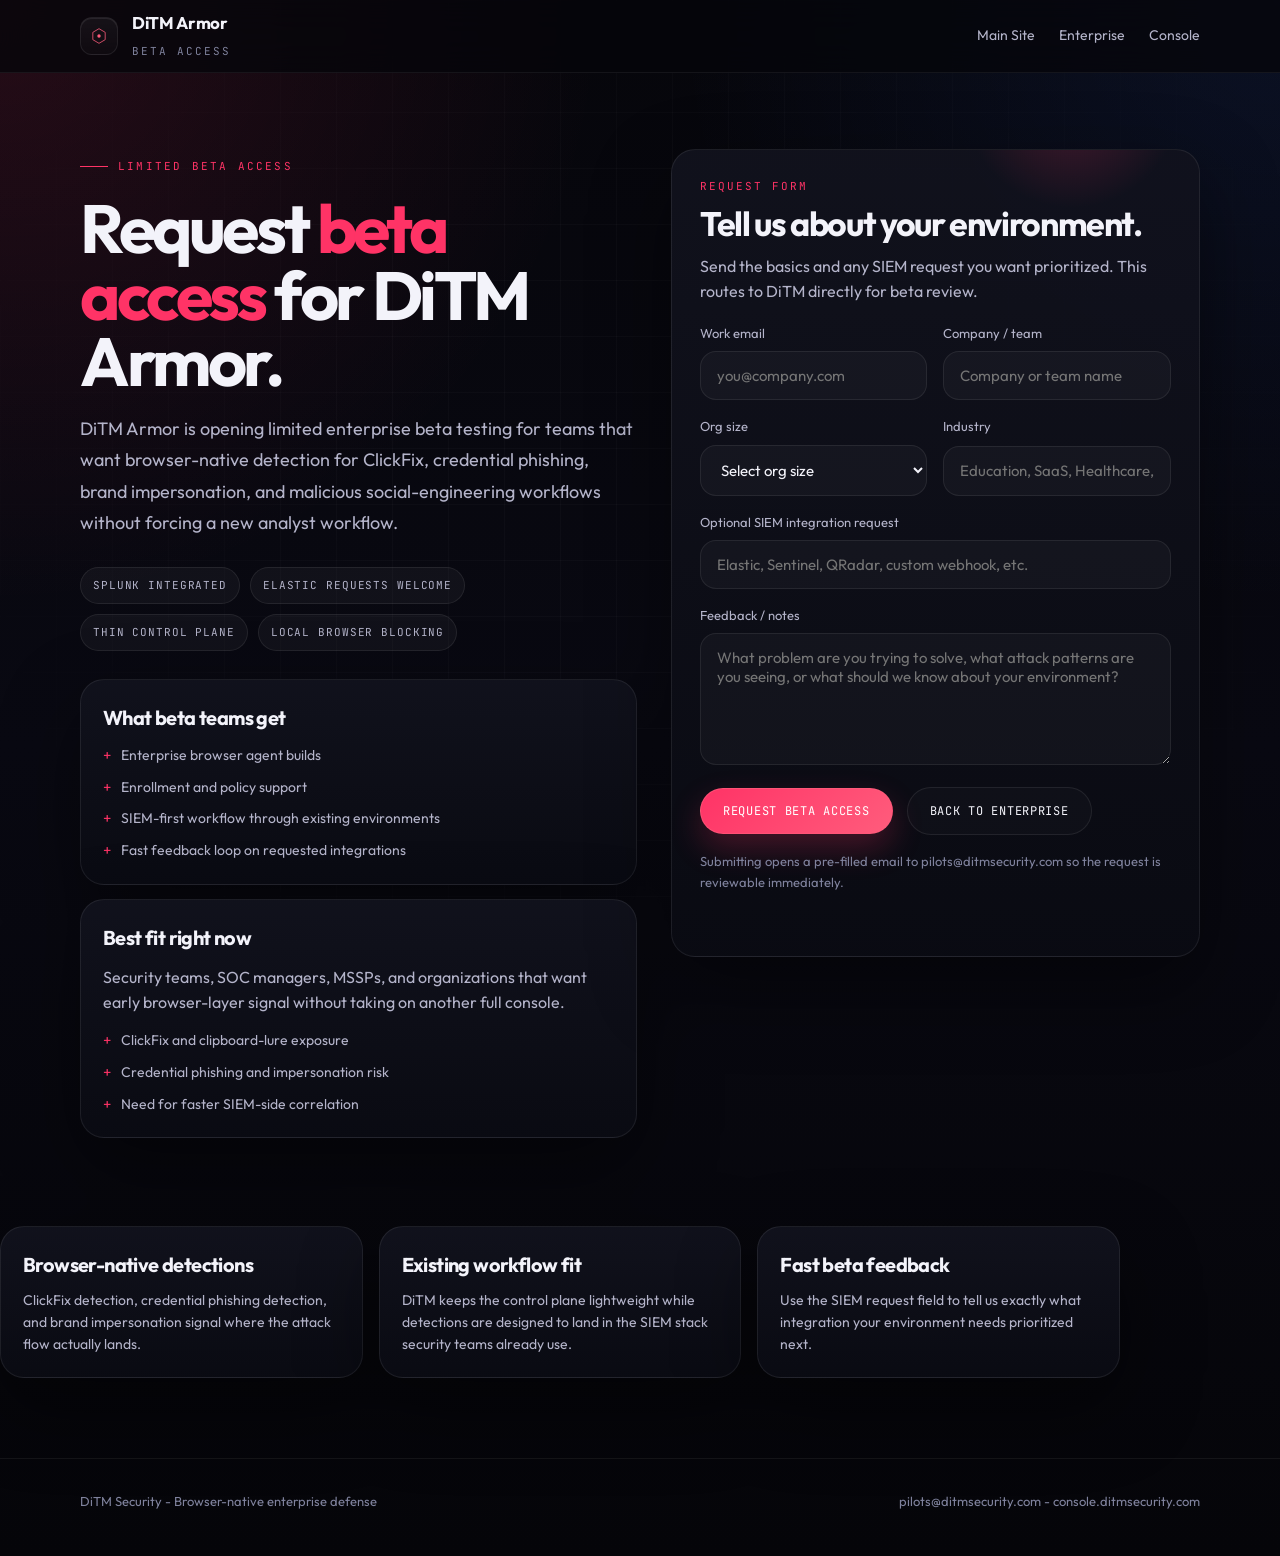
==== beta/index.html @ 7f9821f8 "Create index.html" ====
<!DOCTYPE html>
<html lang="en">
<head>
  <meta charset="UTF-8">
  <meta name="viewport" content="width=device-width, initial-scale=1.0">
  <title>DiTM Armor Beta</title>
  <meta name="description" content="Request beta access to DiTM Armor enterprise browser defense.">
  <link rel="preconnect" href="https://fonts.googleapis.com">
  <link rel="preconnect" href="https://fonts.gstatic.com" crossorigin>
  <link href="https://fonts.googleapis.com/css2?family=JetBrains+Mono:wght@400;500;700&family=Outfit:wght@300;400;500;600;700;800&display=swap" rel="stylesheet">
  <style>
    *, *::before, *::after { box-sizing: border-box; margin: 0; padding: 0; }
    :root {
      --bg: #06060b;
      --bg-2: #0b0b12;
      --panel: rgba(14, 15, 24, 0.92);
      --panel-2: rgba(20, 22, 35, 0.96);
      --border: rgba(255,255,255,0.08);
      --border-strong: rgba(255,64,111,0.28);
      --text: #f3f3fa;
      --text-mid: #b4b4ca;
      --text-dim: #7f829d;
      --accent: #ff3366;
      --accent-soft: rgba(255, 51, 102, 0.12);
      --safe: #30f2b1;
      --mono: "JetBrains Mono", monospace;
      --sans: "Outfit", sans-serif;
      --shadow: 0 30px 80px rgba(0,0,0,0.45);
    }
    body {
      font-family: var(--sans);
      color: var(--text);
      background:
        radial-gradient(circle at top left, rgba(255, 51, 102, 0.13), transparent 30%),
        radial-gradient(circle at top right, rgba(52, 112, 255, 0.10), transparent 30%),
        linear-gradient(180deg, #06060b 0%, #090912 48%, #050509 100%);
      line-height: 1.55;
      overflow-x: hidden;
    }
    body::before {
      content: "";
      position: fixed;
      inset: 0;
      pointer-events: none;
      background:
        linear-gradient(rgba(255,255,255,0.025) 1px, transparent 1px),
        linear-gradient(90deg, rgba(255,255,255,0.025) 1px, transparent 1px);
      background-size: 56px 56px;
      mask-image: radial-gradient(circle at center, black 35%, transparent 100%);
      z-index: 0;
    }
    .container {
      width: min(1120px, calc(100vw - 40px));
      margin: 0 auto;
      position: relative;
      z-index: 1;
    }
    nav {
      position: sticky;
      top: 0;
      z-index: 20;
      backdrop-filter: blur(18px);
      background: rgba(6, 6, 11, 0.78);
      border-bottom: 1px solid rgba(255,255,255,0.06);
    }
    .nav-row {
      min-height: 72px;
      display: flex;
      align-items: center;
      justify-content: space-between;
      gap: 20px;
    }
    .brand {
      display: inline-flex;
      align-items: center;
      gap: 14px;
      text-decoration: none;
      color: var(--text);
    }
    .brand-mark {
      width: 38px;
      height: 38px;
      border-radius: 12px;
      border: 1px solid rgba(255,255,255,0.08);
      background: linear-gradient(180deg, rgba(255,255,255,0.05), rgba(255,255,255,0.02));
      display: grid;
      place-items: center;
      box-shadow: inset 0 1px 0 rgba(255,255,255,0.08);
    }
    .brand-text strong {
      display: block;
      font-size: 17px;
      letter-spacing: -0.02em;
    }
    .brand-text span {
      font-family: var(--mono);
      color: var(--text-dim);
      font-size: 11px;
      letter-spacing: 0.18em;
      text-transform: uppercase;
    }
    .nav-links {
      display: flex;
      align-items: center;
      gap: 24px;
      flex-wrap: wrap;
    }
    .nav-links a {
      text-decoration: none;
      color: var(--text-mid);
      font-size: 14px;
      transition: color 0.2s ease;
    }
    .nav-links a:hover { color: var(--text); }
    .hero {
      padding: 76px 0 34px;
    }
    .hero-grid {
      display: grid;
      grid-template-columns: 1fr 0.95fr;
      gap: 34px;
      align-items: start;
    }
    .eyebrow {
      display: inline-flex;
      align-items: center;
      gap: 10px;
      margin-bottom: 20px;
      color: var(--accent);
      font-family: var(--mono);
      font-size: 11px;
      letter-spacing: 0.2em;
      text-transform: uppercase;
    }
    .eyebrow::before {
      content: "";
      width: 28px;
      height: 1px;
      background: currentColor;
    }
    h1 {
      font-size: clamp(40px, 5.4vw, 68px);
      line-height: 0.98;
      letter-spacing: -0.05em;
      margin-bottom: 18px;
      max-width: 720px;
    }
    h1 span { color: var(--accent); }
    .hero-copy {
      max-width: 640px;
      color: var(--text-mid);
      font-size: 18px;
      line-height: 1.75;
      margin-bottom: 28px;
    }
    .chip-row {
      display: flex;
      gap: 10px;
      flex-wrap: wrap;
      margin-bottom: 28px;
    }
    .chip {
      display: inline-flex;
      align-items: center;
      gap: 8px;
      padding: 9px 12px;
      border-radius: 999px;
      border: 1px solid rgba(255,255,255,0.08);
      background: rgba(255,255,255,0.04);
      font-family: var(--mono);
      font-size: 11px;
      color: var(--text-mid);
      text-transform: uppercase;
      letter-spacing: 0.08em;
    }
    .stack {
      display: grid;
      gap: 14px;
    }
    .stack-card, .form-shell, .signal-card {
      border-radius: 24px;
      border: 1px solid var(--border);
      background: linear-gradient(180deg, rgba(17,18,29,0.96), rgba(10,11,19,0.96));
      box-shadow: var(--shadow);
    }
    .stack-card {
      padding: 22px;
    }
    .stack-card h3 {
      font-size: 20px;
      margin-bottom: 12px;
      letter-spacing: -0.03em;
    }
    .stack-card p {
      color: var(--text-mid);
      margin-bottom: 16px;
    }
    .stack-card ul {
      list-style: none;
      display: grid;
      gap: 10px;
      color: var(--text-mid);
      font-size: 14px;
    }
    .stack-card li::before {
      content: "+";
      color: var(--accent);
      margin-right: 10px;
      font-family: var(--mono);
    }
    .form-shell {
      padding: 28px;
      position: relative;
      overflow: hidden;
    }
    .form-shell::before {
      content: "";
      position: absolute;
      inset: -20% auto auto 55%;
      width: 220px;
      height: 220px;
      background: radial-gradient(circle, rgba(255,51,102,0.24), transparent 70%);
      pointer-events: none;
    }
    .form-head {
      margin-bottom: 20px;
      position: relative;
      z-index: 1;
    }
    .form-head .label {
      color: var(--accent);
      font-family: var(--mono);
      font-size: 11px;
      letter-spacing: 0.18em;
      text-transform: uppercase;
      margin-bottom: 12px;
      display: block;
    }
    .form-head h2 {
      font-size: 34px;
      line-height: 1.02;
      letter-spacing: -0.04em;
      margin-bottom: 12px;
    }
    .form-head p {
      color: var(--text-mid);
      max-width: 560px;
    }
    form {
      position: relative;
      z-index: 1;
      display: grid;
      gap: 16px;
    }
    .field-grid {
      display: grid;
      grid-template-columns: repeat(2, minmax(0, 1fr));
      gap: 16px;
    }
    label {
      display: grid;
      gap: 8px;
      font-size: 13px;
      color: var(--text-mid);
    }
    input, select, textarea {
      width: 100%;
      border-radius: 16px;
      border: 1px solid rgba(255,255,255,0.08);
      background: rgba(255,255,255,0.03);
      color: var(--text);
      padding: 14px 16px;
      font-family: var(--sans);
      font-size: 15px;
      outline: none;
      transition: border-color 0.2s ease, background 0.2s ease;
    }
    input:focus, select:focus, textarea:focus {
      border-color: rgba(255, 92, 124, 0.55);
      background: rgba(255,255,255,0.05);
    }
    textarea {
      min-height: 132px;
      resize: vertical;
    }
    .submit-row {
      display: flex;
      flex-wrap: wrap;
      align-items: center;
      gap: 14px;
      margin-top: 6px;
    }
    .btn {
      display: inline-flex;
      align-items: center;
      justify-content: center;
      gap: 10px;
      border-radius: 999px;
      padding: 14px 22px;
      font-family: var(--mono);
      font-size: 12px;
      letter-spacing: 0.06em;
      text-transform: uppercase;
      text-decoration: none;
      transition: transform 0.2s ease, border-color 0.2s ease, background 0.2s ease;
      cursor: pointer;
      border: 1px solid transparent;
    }
    .btn:hover { transform: translateY(-1px); }
    .btn-primary {
      color: white;
      background: linear-gradient(135deg, #ff3366 0%, #ff5c7c 100%);
      border: 1px solid rgba(255, 92, 124, 0.65);
      box-shadow: 0 14px 32px rgba(255, 51, 102, 0.24);
    }
    .btn-secondary {
      color: var(--text);
      border: 1px solid var(--border);
      background: rgba(255,255,255,0.02);
    }
    .form-note, .status-note {
      color: var(--text-dim);
      font-size: 13px;
    }
    .status-note {
      min-height: 20px;
    }
    .signal-grid {
      display: grid;
      grid-template-columns: repeat(3, minmax(0, 1fr));
      gap: 16px;
      margin: 54px 0 80px;
    }
    .signal-card {
      padding: 22px;
    }
    .signal-card strong {
      display: block;
      font-size: 20px;
      margin-bottom: 10px;
      letter-spacing: -0.03em;
    }
    .signal-card p {
      color: var(--text-mid);
      font-size: 14px;
    }
    footer {
      padding: 32px 0 44px;
      border-top: 1px solid rgba(255,255,255,0.06);
    }
    .footer-line {
      display: flex;
      justify-content: space-between;
      gap: 18px;
      flex-wrap: wrap;
      color: var(--text-dim);
      font-size: 13px;
    }
    @media (max-width: 940px) {
      .hero-grid, .signal-grid { grid-template-columns: 1fr; }
    }
    @media (max-width: 720px) {
      .field-grid { grid-template-columns: 1fr; }
      .nav-links { display: none; }
      .container { width: min(100vw - 28px, 1120px); }
      .hero { padding-top: 56px; }
      .form-shell, .stack-card, .signal-card { padding: 20px; }
    }
  </style>
</head>
<body>
  <nav>
    <div class="container nav-row">
      <a class="brand" href="/enterprise/">
        <span class="brand-mark">
          <svg viewBox="0 0 32 32" width="18" height="18" fill="none" aria-hidden="true">
            <path d="M16 3L27 9.5V22.5L16 29L5 22.5V9.5L16 3Z" stroke="#ff5c7c" stroke-width="1.4"/>
            <circle cx="16" cy="16" r="3" fill="#ff5c7c"/>
          </svg>
        </span>
        <span class="brand-text">
          <strong>DiTM Armor</strong>
          <span>Beta Access</span>
        </span>
      </a>
      <div class="nav-links">
        <a href="/">Main Site</a>
        <a href="/enterprise/">Enterprise</a>
        <a href="https://console.ditmsecurity.com">Console</a>
      </div>
    </div>
  </nav>

  <main>
    <section class="hero">
      <div class="container hero-grid">
        <div>
          <div class="eyebrow">Limited Beta Access</div>
          <h1>Request <span>beta access</span> for DiTM Armor.</h1>
          <p class="hero-copy">
            DiTM Armor is opening limited enterprise beta testing for teams that want browser-native detection for ClickFix, credential phishing, brand impersonation, and malicious social-engineering workflows without forcing a new analyst workflow.
          </p>
          <div class="chip-row">
            <span class="chip">Splunk integrated</span>
            <span class="chip">Elastic requests welcome</span>
            <span class="chip">Thin control plane</span>
            <span class="chip">Local browser blocking</span>
          </div>
          <div class="stack">
            <article class="stack-card">
              <h3>What beta teams get</h3>
              <ul>
                <li>Enterprise browser agent builds</li>
                <li>Enrollment and policy support</li>
                <li>SIEM-first workflow through existing environments</li>
                <li>Fast feedback loop on requested integrations</li>
              </ul>
            </article>
            <article class="stack-card">
              <h3>Best fit right now</h3>
              <p>Security teams, SOC managers, MSSPs, and organizations that want early browser-layer signal without taking on another full console.</p>
              <ul>
                <li>ClickFix and clipboard-lure exposure</li>
                <li>Credential phishing and impersonation risk</li>
                <li>Need for faster SIEM-side correlation</li>
              </ul>
            </article>
          </div>
        </div>

        <section class="form-shell">
          <div class="form-head">
            <span class="label">Request Form</span>
            <h2>Tell us about your environment.</h2>
            <p>Send the basics and any SIEM request you want prioritized. This routes to DiTM directly for beta review.</p>
          </div>
          <form id="betaForm">
            <div class="field-grid">
              <label>
                Work email
                <input type="email" id="email" name="email" placeholder="you@company.com" required>
              </label>
              <label>
                Company / team
                <input type="text" id="company" name="company" placeholder="Company or team name">
              </label>
            </div>

            <div class="field-grid">
              <label>
                Org size
                <select id="orgSize" name="org_size" required>
                  <option value="">Select org size</option>
                  <option value="<10">&lt;10</option>
                  <option value="11-100">11-100</option>
                  <option value="101-5000">101-5000</option>
                </select>
              </label>
              <label>
                Industry
                <input type="text" id="industry" name="industry" placeholder="Education, SaaS, Healthcare, MSSP, etc.">
              </label>
            </div>

            <label>
              Optional SIEM integration request
              <input type="text" id="siemRequest" name="siem_request" placeholder="Elastic, Sentinel, QRadar, custom webhook, etc.">
            </label>

            <label>
              Feedback / notes
              <textarea id="feedback" name="feedback" placeholder="What problem are you trying to solve, what attack patterns are you seeing, or what should we know about your environment?"></textarea>
            </label>

            <div class="submit-row">
              <button type="submit" class="btn btn-primary">Request Beta Access</button>
              <a class="btn btn-secondary" href="/enterprise/">Back to Enterprise</a>
            </div>
            <div class="form-note">Submitting opens a pre-filled email to pilots@ditmsecurity.com so the request is reviewable immediately.</div>
            <div class="status-note" id="statusNote"></div>
          </form>
        </section>
      </div>
    </section>

    <section class="container signal-grid">
      <article class="signal-card">
        <strong>Browser-native detections</strong>
        <p>ClickFix detection, credential phishing detection, and brand impersonation signal where the attack flow actually lands.</p>
      </article>
      <article class="signal-card">
        <strong>Existing workflow fit</strong>
        <p>DiTM keeps the control plane lightweight while detections are designed to land in the SIEM stack security teams already use.</p>
      </article>
      <article class="signal-card">
        <strong>Fast beta feedback</strong>
        <p>Use the SIEM request field to tell us exactly what integration your environment needs prioritized next.</p>
      </article>
    </section>
  </main>

  <footer>
    <div class="container footer-line">
      <span>DiTM Security - Browser-native enterprise defense</span>
      <span>pilots@ditmsecurity.com - console.ditmsecurity.com</span>
    </div>
  </footer>

  <script>
    const form = document.getElementById("betaForm");
    const statusNote = document.getElementById("statusNote");

    form.addEventListener("submit", (event) => {
      event.preventDefault();

      const email = document.getElementById("email").value.trim();
      const company = document.getElementById("company").value.trim();
      const orgSize = document.getElementById("orgSize").value.trim();
      const industry = document.getElementById("industry").value.trim();
      const siemRequest = document.getElementById("siemRequest").value.trim();
      const feedback = document.getElementById("feedback").value.trim();

      if (!email || !orgSize) {
        statusNote.textContent = "Work email and org size are required.";
        return;
      }

      const subject = `DiTM Armor beta request - ${company || email}`;
      const body = [
        "DiTM Armor beta request",
        "",
        `Email: ${email}`,
        `Company / team: ${company || "(not provided)"}`,
        `Org size: ${orgSize}`,
        `Industry: ${industry || "(not provided)"}`,
        `Requested SIEM integration: ${siemRequest || "(not provided)"}`,
        "",
        "Feedback / notes:",
        feedback || "(none provided)"
      ].join("\n");

      const href = `mailto:pilots@ditmsecurity.com?subject=${encodeURIComponent(subject)}&body=${encodeURIComponent(body)}`;
      window.location.href = href;
      statusNote.textContent = "If your mail client did not open, copy the details and send them to pilots@ditmsecurity.com.";
    });
  </script>
</body>
</html>
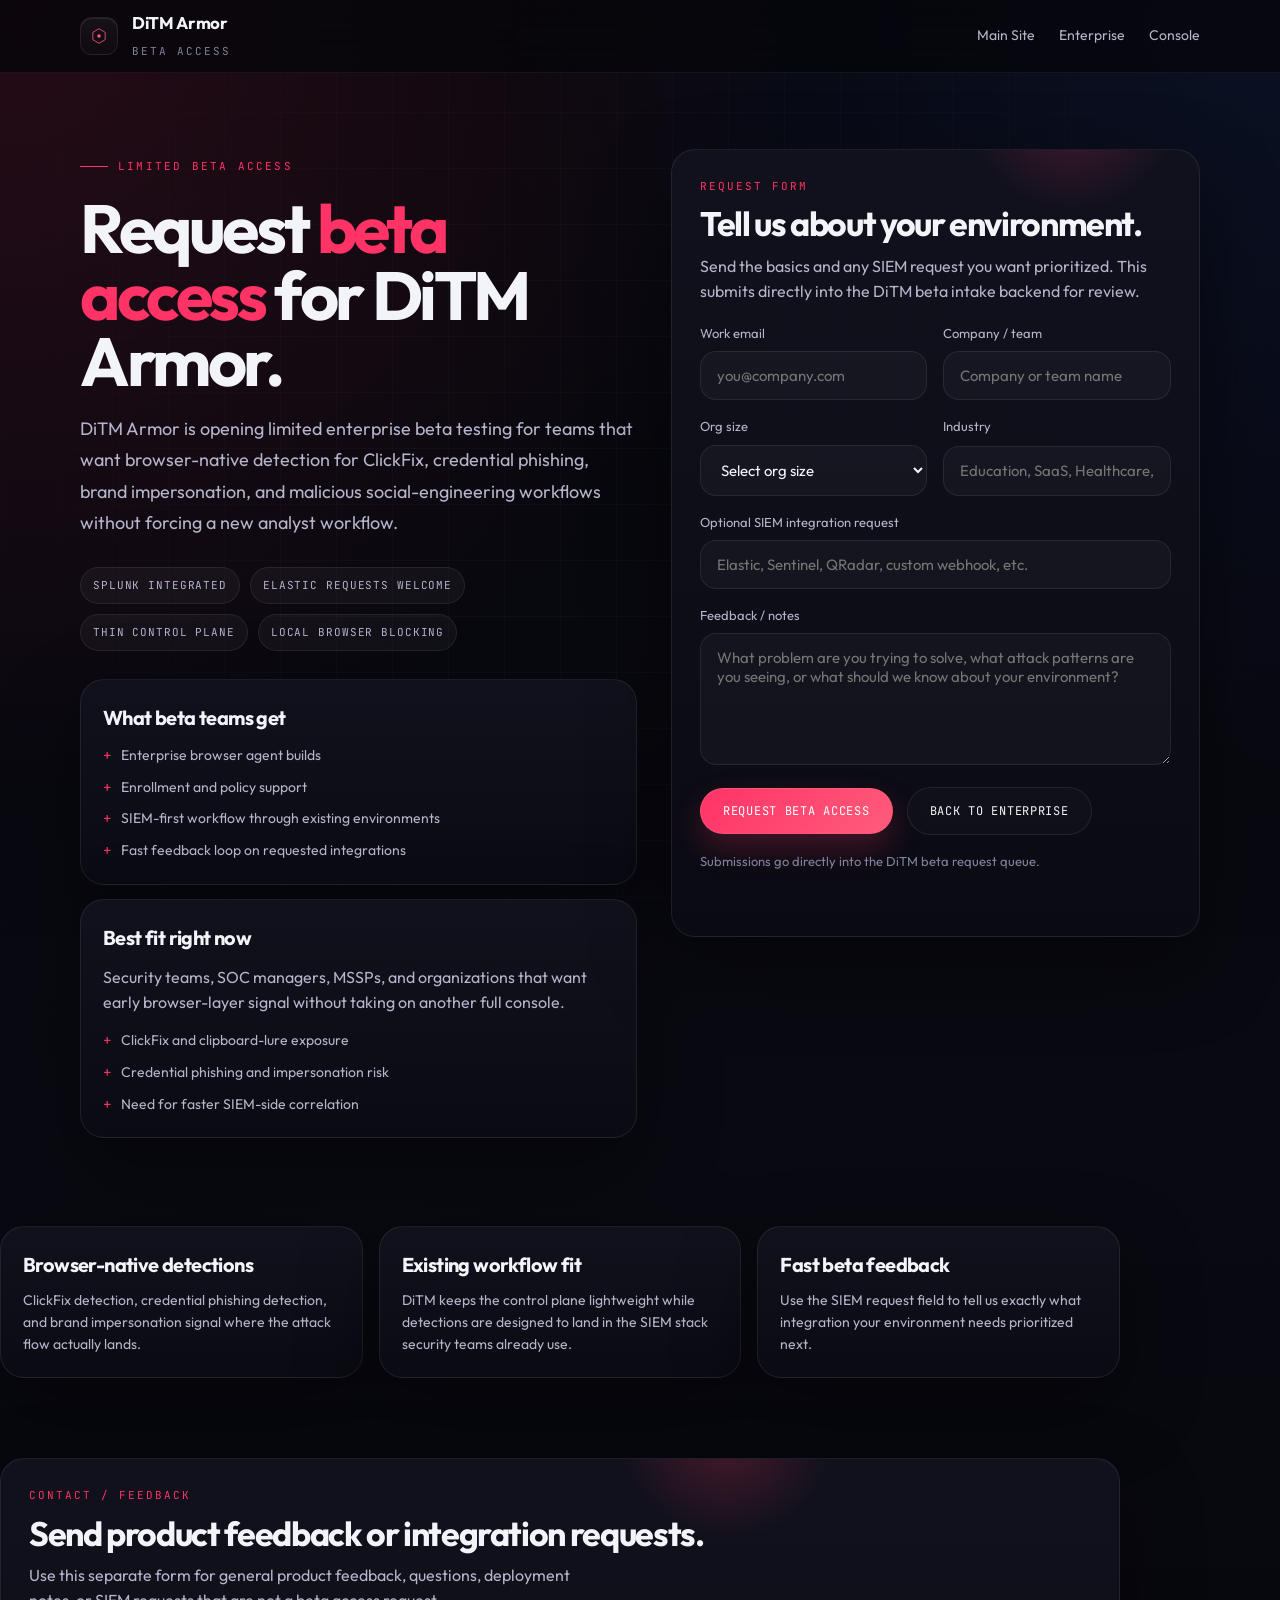
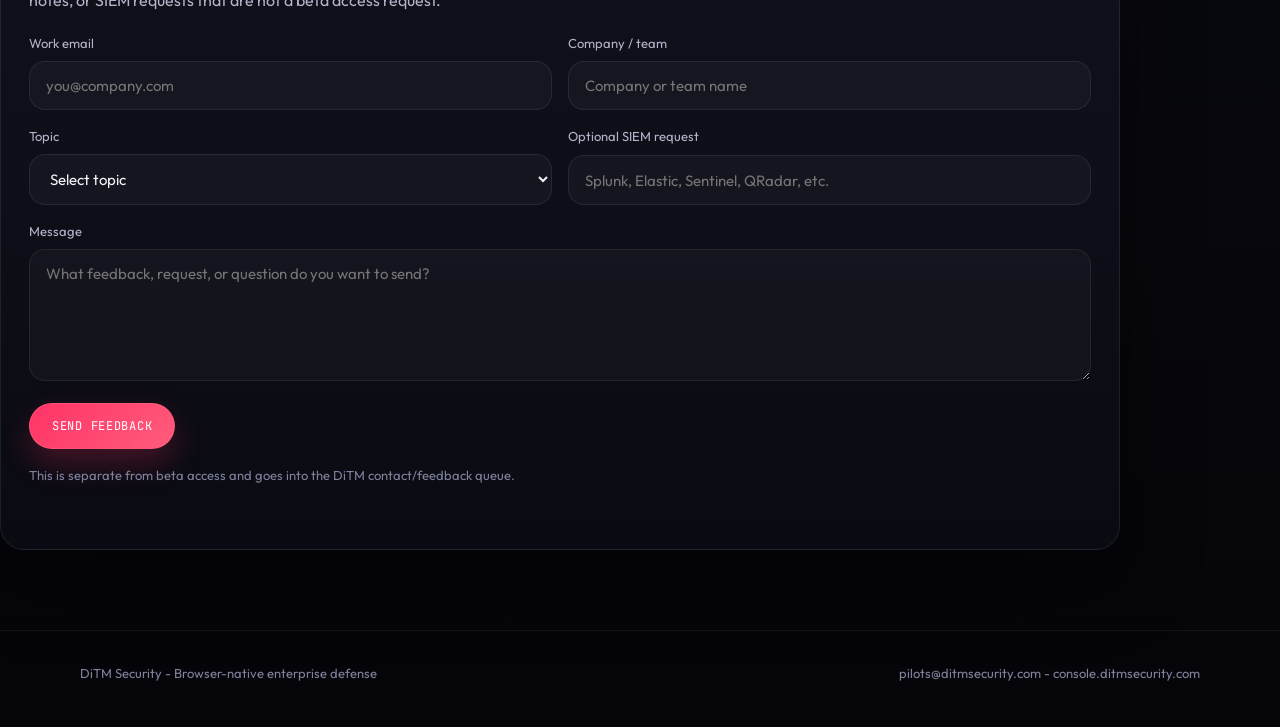
==== commit b3bac5ac: "Update index.html" ====
--- a/beta/index.html
+++ b/beta/index.html
@@ -330,6 +330,9 @@
       grid-template-columns: repeat(3, minmax(0, 1fr));
       gap: 16px;
       margin: 54px 0 80px;
+    }
+    .feedback-wrap {
+      margin: 0 0 80px;
     }
     .signal-card {
       padding: 22px;
@@ -432,7 +435,7 @@
           <div class="form-head">
             <span class="label">Request Form</span>
             <h2>Tell us about your environment.</h2>
-            <p>Send the basics and any SIEM request you want prioritized. This routes to DiTM directly for beta review.</p>
+            <p>Send the basics and any SIEM request you want prioritized. This submits directly into the DiTM beta intake backend for review.</p>
           </div>
           <form id="betaForm">
             <div class="field-grid">
@@ -476,7 +479,7 @@
               <button type="submit" class="btn btn-primary">Request Beta Access</button>
               <a class="btn btn-secondary" href="/enterprise/">Back to Enterprise</a>
             </div>
-            <div class="form-note">Submitting opens a pre-filled email to pilots@ditmsecurity.com so the request is reviewable immediately.</div>
+            <div class="form-note">Submissions go directly into the DiTM beta request queue.</div>
             <div class="status-note" id="statusNote"></div>
           </form>
         </section>
@@ -497,6 +500,56 @@
         <p>Use the SIEM request field to tell us exactly what integration your environment needs prioritized next.</p>
       </article>
     </section>
+
+    <section class="container feedback-wrap">
+      <section class="form-shell">
+        <div class="form-head">
+          <span class="label">Contact / Feedback</span>
+          <h2>Send product feedback or integration requests.</h2>
+          <p>Use this separate form for general product feedback, questions, deployment notes, or SIEM requests that are not a beta access request.</p>
+        </div>
+        <form id="feedbackForm">
+          <div class="field-grid">
+            <label>
+              Work email
+              <input type="email" id="feedbackEmail" name="feedback_email" placeholder="you@company.com" required>
+            </label>
+            <label>
+              Company / team
+              <input type="text" id="feedbackCompany" name="feedback_company" placeholder="Company or team name">
+            </label>
+          </div>
+
+          <div class="field-grid">
+            <label>
+              Topic
+              <select id="feedbackTopic" name="feedback_topic" required>
+                <option value="">Select topic</option>
+                <option value="product_feedback">Product feedback</option>
+                <option value="siem_request">SIEM integration request</option>
+                <option value="deployment_question">Deployment question</option>
+                <option value="general_contact">General contact</option>
+              </select>
+            </label>
+            <label>
+              Optional SIEM request
+              <input type="text" id="feedbackSiemRequest" name="feedback_siem_request" placeholder="Splunk, Elastic, Sentinel, QRadar, etc.">
+            </label>
+          </div>
+
+          <label>
+            Message
+            <textarea id="feedbackMessage" name="feedback_message" placeholder="What feedback, request, or question do you want to send?" required></textarea>
+          </label>
+
+          <div class="submit-row">
+            <button type="submit" class="btn btn-primary">Send Feedback</button>
+          </div>
+          <div class="form-note">This is separate from beta access and goes into the DiTM contact/feedback queue.</div>
+          <div class="status-note" id="feedbackStatusNote"></div>
+        </form>
+      </section>
+    </section>
   </main>
 
   <footer>
@@ -507,10 +560,16 @@
   </footer>
 
   <script>
+    const BETA_BACKEND = {
+      url: "https://zujbvoqvhyocojrpcyyl.supabase.co",
+      key: "eyJhbGciOiJIUzI1NiIsInR5cCI6IkpXVCJ9.eyJpc3MiOiJzdXBhYmFzZSIsInJlZiI6Inp1amJ2b3F2aHlvY29qcnBjeXlsIiwicm9sZSI6ImFub24iLCJpYXQiOjE3NzM1NDEzNzIsImV4cCI6MjA4OTExNzM3Mn0.dXPedSQxdAhPthxF32jPlr3Md86CP0RbJeG29_aK1xs"
+    };
     const form = document.getElementById("betaForm");
     const statusNote = document.getElementById("statusNote");
-
-    form.addEventListener("submit", (event) => {
+    const feedbackForm = document.getElementById("feedbackForm");
+    const feedbackStatusNote = document.getElementById("feedbackStatusNote");
+
+    form.addEventListener("submit", async (event) => {
       event.preventDefault();
 
       const email = document.getElementById("email").value.trim();
@@ -525,23 +584,99 @@
         return;
       }
 
-      const subject = `DiTM Armor beta request - ${company || email}`;
-      const body = [
-        "DiTM Armor beta request",
-        "",
-        `Email: ${email}`,
-        `Company / team: ${company || "(not provided)"}`,
-        `Org size: ${orgSize}`,
-        `Industry: ${industry || "(not provided)"}`,
-        `Requested SIEM integration: ${siemRequest || "(not provided)"}`,
-        "",
-        "Feedback / notes:",
-        feedback || "(none provided)"
-      ].join("\n");
-
-      const href = `mailto:pilots@ditmsecurity.com?subject=${encodeURIComponent(subject)}&body=${encodeURIComponent(body)}`;
-      window.location.href = href;
-      statusNote.textContent = "If your mail client did not open, copy the details and send them to pilots@ditmsecurity.com.";
+      const submitButton = form.querySelector('button[type="submit"]');
+      submitButton.disabled = true;
+      submitButton.textContent = "Submitting...";
+      statusNote.textContent = "Submitting beta request...";
+
+      const payload = {
+        email,
+        company: company || null,
+        org_size: orgSize,
+        industry: industry || null,
+        siem_request: siemRequest || null,
+        feedback: feedback || null,
+        source_path: "/beta/"
+      };
+
+      try {
+        const response = await fetch(`${BETA_BACKEND.url}/rest/v1/beta_requests`, {
+          method: "POST",
+          headers: {
+            "Content-Type": "application/json",
+            "apikey": BETA_BACKEND.key,
+            "Authorization": `Bearer ${BETA_BACKEND.key}`,
+            "Prefer": "return=minimal"
+          },
+          body: JSON.stringify(payload)
+        });
+
+        if (!response.ok) {
+          throw new Error("submit_failed");
+        }
+
+        form.reset();
+        statusNote.textContent = "Beta request submitted. We'll review it and follow up from pilots@ditmsecurity.com.";
+      } catch (error) {
+        statusNote.textContent = "Could not submit the request right now. Email pilots@ditmsecurity.com with the same details.";
+      } finally {
+        submitButton.disabled = false;
+        submitButton.textContent = "Request Beta Access";
+      }
+    });
+
+    feedbackForm.addEventListener("submit", async (event) => {
+      event.preventDefault();
+
+      const email = document.getElementById("feedbackEmail").value.trim();
+      const company = document.getElementById("feedbackCompany").value.trim();
+      const topic = document.getElementById("feedbackTopic").value.trim();
+      const siemRequest = document.getElementById("feedbackSiemRequest").value.trim();
+      const message = document.getElementById("feedbackMessage").value.trim();
+
+      if (!email || !topic || !message) {
+        feedbackStatusNote.textContent = "Work email, topic, and message are required.";
+        return;
+      }
+
+      const submitButton = feedbackForm.querySelector('button[type="submit"]');
+      submitButton.disabled = true;
+      submitButton.textContent = "Submitting...";
+      feedbackStatusNote.textContent = "Submitting feedback...";
+
+      const payload = {
+        email,
+        company: company || null,
+        topic,
+        siem_request: siemRequest || null,
+        message,
+        source_path: "/beta/"
+      };
+
+      try {
+        const response = await fetch(`${BETA_BACKEND.url}/rest/v1/contact_feedback`, {
+          method: "POST",
+          headers: {
+            "Content-Type": "application/json",
+            "apikey": BETA_BACKEND.key,
+            "Authorization": `Bearer ${BETA_BACKEND.key}`,
+            "Prefer": "return=minimal"
+          },
+          body: JSON.stringify(payload)
+        });
+
+        if (!response.ok) {
+          throw new Error("submit_failed");
+        }
+
+        feedbackForm.reset();
+        feedbackStatusNote.textContent = "Feedback submitted. We'll review it and follow up if needed.";
+      } catch (error) {
+        feedbackStatusNote.textContent = "Could not submit feedback right now. Email pilots@ditmsecurity.com with the same details.";
+      } finally {
+        submitButton.disabled = false;
+        submitButton.textContent = "Send Feedback";
+      }
     });
   </script>
 </body>
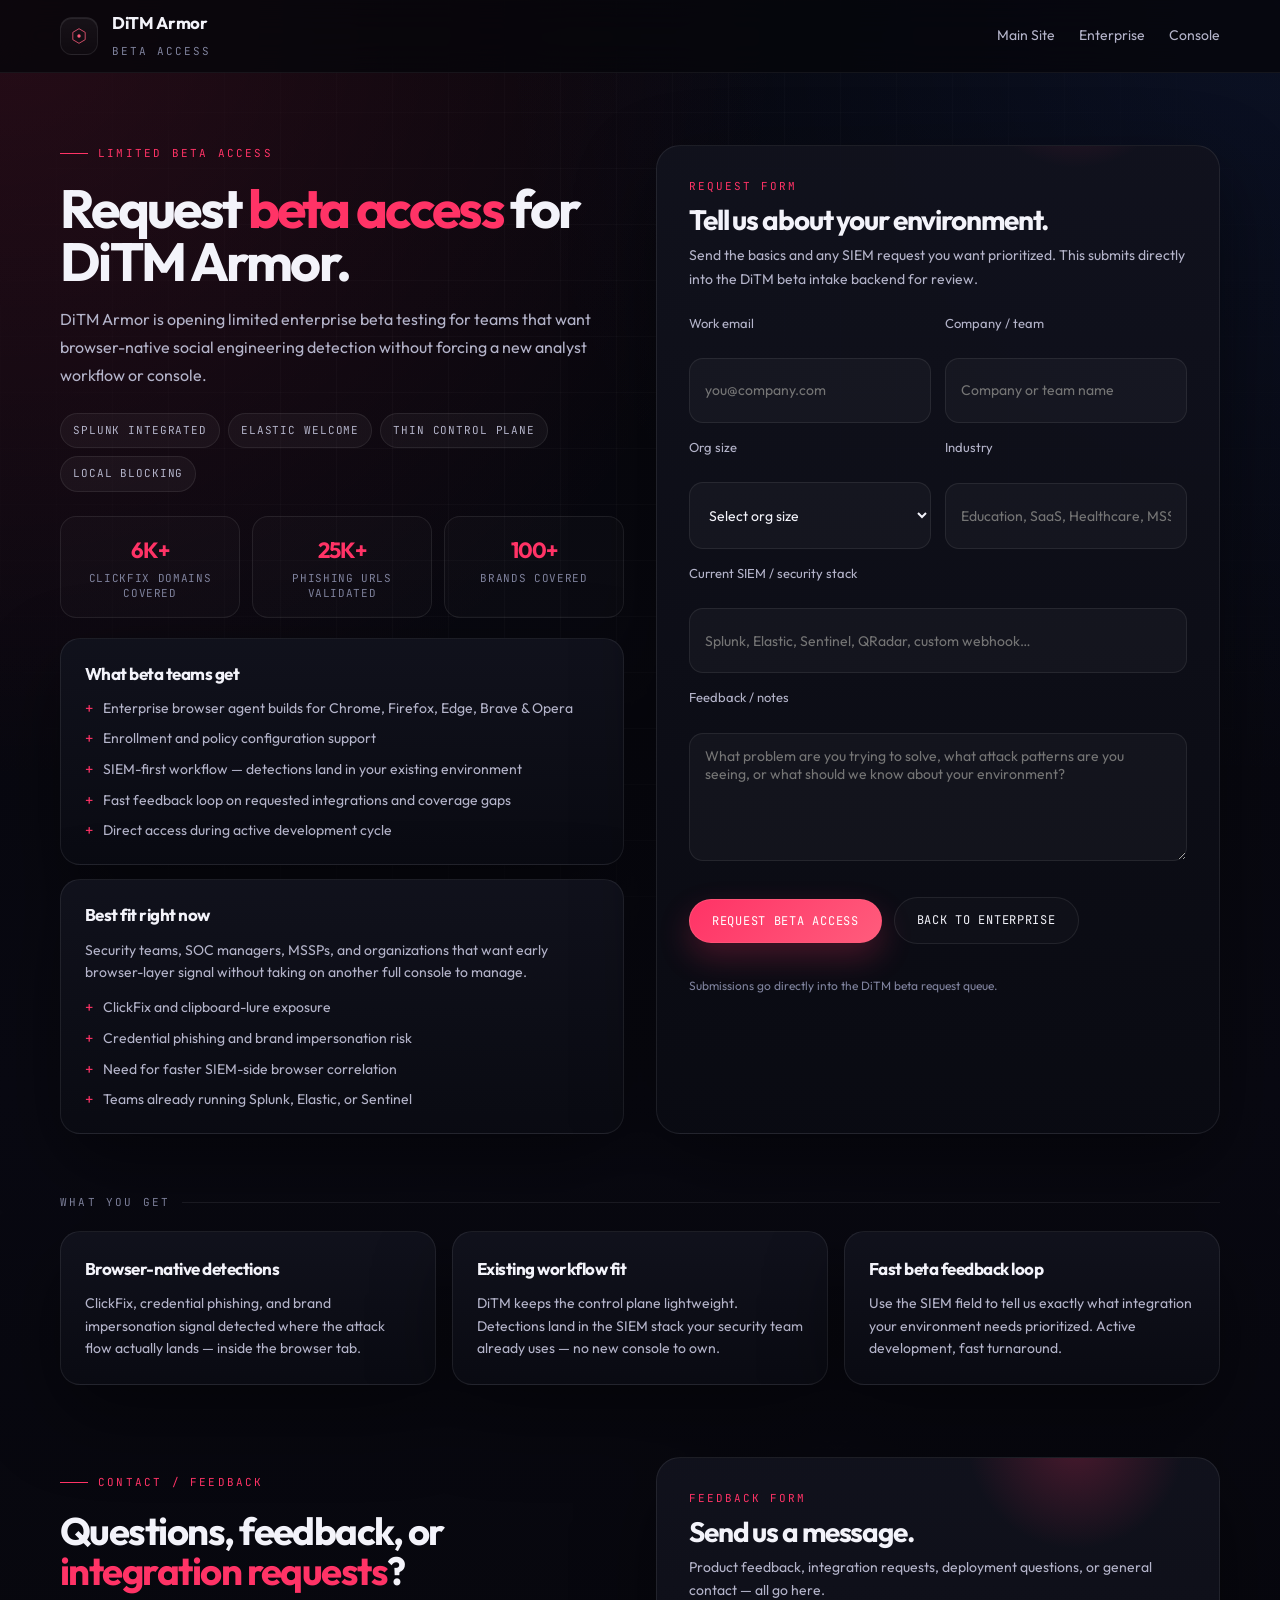
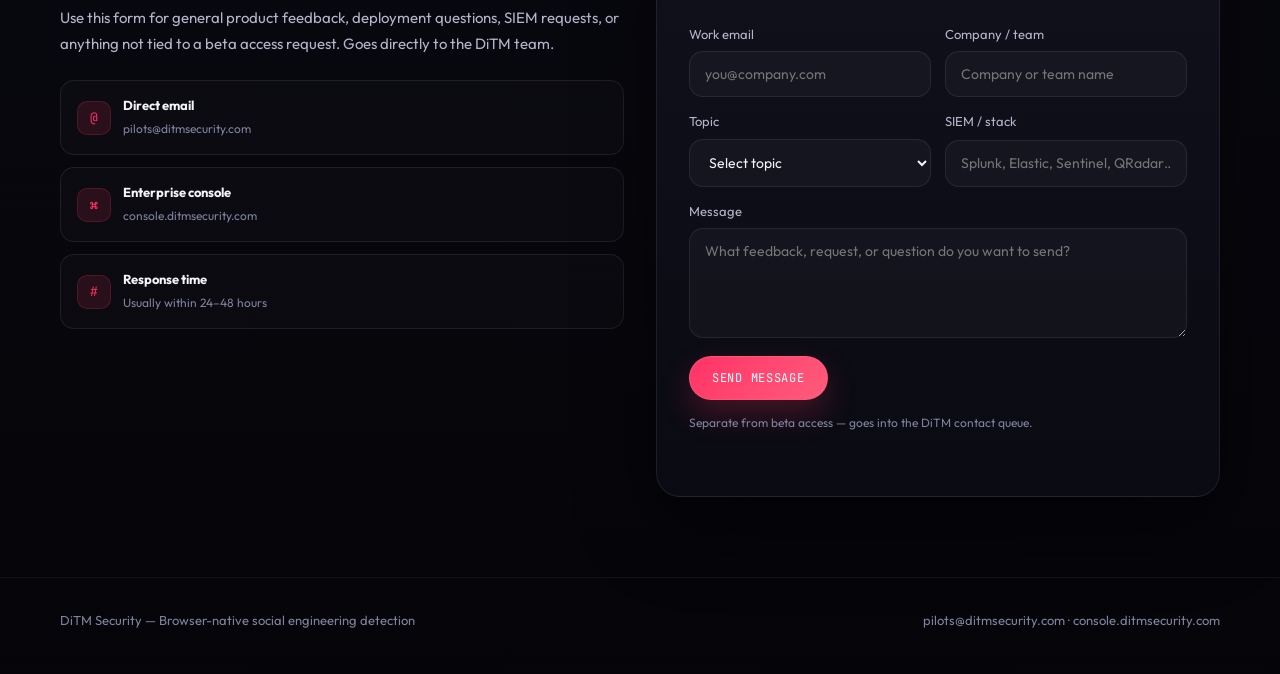
==== commit cc4b3b9b: "Update index.html" ====
--- a/beta/index.html
+++ b/beta/index.html
@@ -50,11 +50,13 @@
       z-index: 0;
     }
     .container {
-      width: min(1120px, calc(100vw - 40px));
+      width: min(1160px, calc(100vw - 48px));
       margin: 0 auto;
       position: relative;
       z-index: 1;
     }
+
+    /* NAV */
     nav {
       position: sticky;
       top: 0;
@@ -87,11 +89,7 @@
       place-items: center;
       box-shadow: inset 0 1px 0 rgba(255,255,255,0.08);
     }
-    .brand-text strong {
-      display: block;
-      font-size: 17px;
-      letter-spacing: -0.02em;
-    }
+    .brand-text strong { display: block; font-size: 17px; letter-spacing: -0.02em; }
     .brand-text span {
       font-family: var(--mono);
       color: var(--text-dim);
@@ -99,12 +97,7 @@
       letter-spacing: 0.18em;
       text-transform: uppercase;
     }
-    .nav-links {
-      display: flex;
-      align-items: center;
-      gap: 24px;
-      flex-wrap: wrap;
-    }
+    .nav-links { display: flex; align-items: center; gap: 24px; }
     .nav-links a {
       text-decoration: none;
       color: var(--text-mid);
@@ -112,14 +105,21 @@
       transition: color 0.2s ease;
     }
     .nav-links a:hover { color: var(--text); }
-    .hero {
-      padding: 76px 0 34px;
-    }
+
+    /* HERO — two columns, both fill to same height */
+    .hero { padding: 72px 0 60px; }
     .hero-grid {
       display: grid;
-      grid-template-columns: 1fr 0.95fr;
-      gap: 34px;
-      align-items: start;
+      grid-template-columns: 1fr 1fr;
+      gap: 32px;
+      align-items: stretch; /* both columns same height */
+    }
+
+    /* LEFT COLUMN */
+    .hero-left {
+      display: flex;
+      flex-direction: column;
+      gap: 0;
     }
     .eyebrow {
       display: inline-flex;
@@ -139,31 +139,29 @@
       background: currentColor;
     }
     h1 {
-      font-size: clamp(40px, 5.4vw, 68px);
+      font-size: clamp(36px, 4.2vw, 58px);
       line-height: 0.98;
       letter-spacing: -0.05em;
       margin-bottom: 18px;
-      max-width: 720px;
     }
     h1 span { color: var(--accent); }
     .hero-copy {
-      max-width: 640px;
       color: var(--text-mid);
-      font-size: 18px;
+      font-size: 16px;
       line-height: 1.75;
-      margin-bottom: 28px;
+      margin-bottom: 24px;
     }
     .chip-row {
       display: flex;
-      gap: 10px;
+      gap: 8px;
       flex-wrap: wrap;
-      margin-bottom: 28px;
+      margin-bottom: 24px;
     }
     .chip {
       display: inline-flex;
       align-items: center;
       gap: 8px;
-      padding: 9px 12px;
+      padding: 8px 12px;
       border-radius: 999px;
       border: 1px solid rgba(255,255,255,0.08);
       background: rgba(255,255,255,0.04);
@@ -173,45 +171,89 @@
       text-transform: uppercase;
       letter-spacing: 0.08em;
     }
+
+    /* stack cards fill remaining height */
     .stack {
       display: grid;
       gap: 14px;
-    }
-    .stack-card, .form-shell, .signal-card {
+      flex: 1;
+    }
+    .stack-card {
+      border-radius: 20px;
+      border: 1px solid var(--border);
+      background: linear-gradient(180deg, rgba(17,18,29,0.96), rgba(10,11,19,0.96));
+      box-shadow: var(--shadow);
+      padding: 22px 24px;
+      flex: 1;
+    }
+    .stack-card h3 {
+      font-size: 17px;
+      margin-bottom: 10px;
+      letter-spacing: -0.03em;
+    }
+    .stack-card p {
+      color: var(--text-mid);
+      font-size: 14px;
+      margin-bottom: 14px;
+      line-height: 1.6;
+    }
+    .stack-card ul {
+      list-style: none;
+      display: grid;
+      gap: 9px;
+      color: var(--text-mid);
+      font-size: 14px;
+    }
+    .stack-card li::before {
+      content: "+";
+      color: var(--accent);
+      margin-right: 10px;
+      font-family: var(--mono);
+    }
+
+    /* stat row inside left col */
+    .stat-row {
+      display: grid;
+      grid-template-columns: repeat(3, 1fr);
+      gap: 12px;
+      margin-bottom: 20px;
+    }
+    .stat-box {
+      border-radius: 16px;
+      border: 1px solid var(--border);
+      background: rgba(255,255,255,0.02);
+      padding: 16px;
+      text-align: center;
+    }
+    .stat-box strong {
+      display: block;
+      font-size: 22px;
+      font-weight: 700;
+      letter-spacing: -0.04em;
+      color: var(--accent);
+    }
+    .stat-box span {
+      font-size: 11px;
+      color: var(--text-dim);
+      font-family: var(--mono);
+      text-transform: uppercase;
+      letter-spacing: 0.06em;
+      line-height: 1.4;
+      display: block;
+      margin-top: 4px;
+    }
+
+    /* RIGHT COLUMN — form fills full height */
+    .form-shell {
       border-radius: 24px;
       border: 1px solid var(--border);
       background: linear-gradient(180deg, rgba(17,18,29,0.96), rgba(10,11,19,0.96));
       box-shadow: var(--shadow);
-    }
-    .stack-card {
-      padding: 22px;
-    }
-    .stack-card h3 {
-      font-size: 20px;
-      margin-bottom: 12px;
-      letter-spacing: -0.03em;
-    }
-    .stack-card p {
-      color: var(--text-mid);
-      margin-bottom: 16px;
-    }
-    .stack-card ul {
-      list-style: none;
-      display: grid;
-      gap: 10px;
-      color: var(--text-mid);
-      font-size: 14px;
-    }
-    .stack-card li::before {
-      content: "+";
-      color: var(--accent);
-      margin-right: 10px;
-      font-family: var(--mono);
-    }
-    .form-shell {
-      padding: 28px;
+      padding: 32px;
       position: relative;
       overflow: hidden;
+      display: flex;
+      flex-direction: column;
     }
     .form-shell::before {
       content: "";
@@ -223,7 +265,7 @@
       pointer-events: none;
     }
     .form-head {
-      margin-bottom: 20px;
+      margin-bottom: 22px;
       position: relative;
       z-index: 1;
     }
@@ -233,45 +275,38 @@
       font-size: 11px;
       letter-spacing: 0.18em;
       text-transform: uppercase;
-      margin-bottom: 12px;
+      margin-bottom: 10px;
       display: block;
     }
     .form-head h2 {
-      font-size: 34px;
-      line-height: 1.02;
+      font-size: 28px;
+      line-height: 1.05;
       letter-spacing: -0.04em;
-      margin-bottom: 12px;
-    }
-    .form-head p {
-      color: var(--text-mid);
-      max-width: 560px;
-    }
+      margin-bottom: 10px;
+    }
+    .form-head p { color: var(--text-mid); font-size: 14px; line-height: 1.65; }
     form {
       position: relative;
       z-index: 1;
       display: grid;
-      gap: 16px;
+      gap: 14px;
+      flex: 1;
     }
     .field-grid {
       display: grid;
       grid-template-columns: repeat(2, minmax(0, 1fr));
-      gap: 16px;
-    }
-    label {
-      display: grid;
-      gap: 8px;
-      font-size: 13px;
-      color: var(--text-mid);
-    }
+      gap: 14px;
+    }
+    label { display: grid; gap: 7px; font-size: 13px; color: var(--text-mid); }
     input, select, textarea {
       width: 100%;
-      border-radius: 16px;
+      border-radius: 14px;
       border: 1px solid rgba(255,255,255,0.08);
       background: rgba(255,255,255,0.03);
       color: var(--text);
-      padding: 14px 16px;
+      padding: 13px 15px;
       font-family: var(--sans);
-      font-size: 15px;
+      font-size: 14px;
       outline: none;
       transition: border-color 0.2s ease, background 0.2s ease;
     }
@@ -279,16 +314,13 @@
       border-color: rgba(255, 92, 124, 0.55);
       background: rgba(255,255,255,0.05);
     }
-    textarea {
-      min-height: 132px;
-      resize: vertical;
-    }
+    textarea { min-height: 110px; resize: vertical; }
     .submit-row {
       display: flex;
       flex-wrap: wrap;
       align-items: center;
-      gap: 14px;
-      margin-top: 6px;
+      gap: 12px;
+      margin-top: 4px;
     }
     .btn {
       display: inline-flex;
@@ -296,13 +328,13 @@
       justify-content: center;
       gap: 10px;
       border-radius: 999px;
-      padding: 14px 22px;
+      padding: 13px 22px;
       font-family: var(--mono);
       font-size: 12px;
       letter-spacing: 0.06em;
       text-transform: uppercase;
       text-decoration: none;
-      transition: transform 0.2s ease, border-color 0.2s ease, background 0.2s ease;
+      transition: transform 0.2s ease, opacity 0.2s ease;
       cursor: pointer;
       border: 1px solid transparent;
     }
@@ -318,35 +350,101 @@
       border: 1px solid var(--border);
       background: rgba(255,255,255,0.02);
     }
-    .form-note, .status-note {
+    .form-note, .status-note { color: var(--text-dim); font-size: 12px; }
+    .status-note { min-height: 18px; }
+
+    /* SIGNAL CARDS — 3 col equal */
+    .signal-section { padding: 0 0 72px; }
+    .section-label {
+      font-family: var(--mono);
+      font-size: 11px;
+      letter-spacing: 0.2em;
+      text-transform: uppercase;
       color: var(--text-dim);
-      font-size: 13px;
-    }
-    .status-note {
-      min-height: 20px;
+      margin-bottom: 20px;
+      display: flex;
+      align-items: center;
+      gap: 12px;
+    }
+    .section-label::after {
+      content: "";
+      flex: 1;
+      height: 1px;
+      background: var(--border);
     }
     .signal-grid {
       display: grid;
-      grid-template-columns: repeat(3, minmax(0, 1fr));
+      grid-template-columns: repeat(3, 1fr);
       gap: 16px;
-      margin: 54px 0 80px;
-    }
-    .feedback-wrap {
-      margin: 0 0 80px;
     }
     .signal-card {
-      padding: 22px;
+      border-radius: 20px;
+      border: 1px solid var(--border);
+      background: linear-gradient(180deg, rgba(17,18,29,0.96), rgba(10,11,19,0.96));
+      box-shadow: var(--shadow);
+      padding: 24px;
     }
     .signal-card strong {
       display: block;
-      font-size: 20px;
+      font-size: 17px;
       margin-bottom: 10px;
       letter-spacing: -0.03em;
     }
-    .signal-card p {
+    .signal-card p { color: var(--text-mid); font-size: 14px; line-height: 1.6; }
+
+    /* FEEDBACK SECTION */
+    .feedback-section { padding: 0 0 80px; }
+    .feedback-grid {
+      display: grid;
+      grid-template-columns: 1fr 1fr;
+      gap: 32px;
+      align-items: start;
+    }
+    .feedback-left {
+      padding-top: 8px;
+    }
+    .feedback-left h2 {
+      font-size: clamp(28px, 3vw, 40px);
+      letter-spacing: -0.04em;
+      line-height: 1.05;
+      margin-bottom: 14px;
+    }
+    .feedback-left h2 span { color: var(--accent); }
+    .feedback-left p {
       color: var(--text-mid);
-      font-size: 14px;
-    }
+      font-size: 15px;
+      line-height: 1.7;
+      margin-bottom: 24px;
+    }
+    .contact-list {
+      display: grid;
+      gap: 12px;
+    }
+    .contact-item {
+      display: flex;
+      align-items: center;
+      gap: 12px;
+      padding: 14px 16px;
+      border-radius: 14px;
+      border: 1px solid var(--border);
+      background: rgba(255,255,255,0.02);
+    }
+    .contact-item-icon {
+      width: 34px;
+      height: 34px;
+      border-radius: 10px;
+      background: var(--accent-soft);
+      border: 1px solid rgba(255,51,102,0.2);
+      display: grid;
+      place-items: center;
+      flex-shrink: 0;
+      color: var(--accent);
+      font-family: var(--mono);
+      font-size: 13px;
+    }
+    .contact-item-text strong { display: block; font-size: 13px; color: var(--text); }
+    .contact-item-text span { font-size: 12px; color: var(--text-dim); }
+
     footer {
       padding: 32px 0 44px;
       border-top: 1px solid rgba(255,255,255,0.06);
@@ -359,15 +457,16 @@
       color: var(--text-dim);
       font-size: 13px;
     }
-    @media (max-width: 940px) {
-      .hero-grid, .signal-grid { grid-template-columns: 1fr; }
-    }
-    @media (max-width: 720px) {
+
+    @media (max-width: 900px) {
+      .hero-grid, .signal-grid, .feedback-grid { grid-template-columns: 1fr; }
+      .stat-row { grid-template-columns: repeat(3, 1fr); }
+    }
+    @media (max-width: 600px) {
       .field-grid { grid-template-columns: 1fr; }
       .nav-links { display: none; }
-      .container { width: min(100vw - 28px, 1120px); }
-      .hero { padding-top: 56px; }
-      .form-shell, .stack-card, .signal-card { padding: 20px; }
+      .stat-row { grid-template-columns: repeat(3, 1fr); gap: 8px; }
+      .hero { padding: 48px 0 40px; }
     }
   </style>
 </head>
@@ -395,42 +494,66 @@
   </nav>
 
   <main>
+    <!-- HERO: two equal columns -->
     <section class="hero">
       <div class="container hero-grid">
-        <div>
+
+        <!-- LEFT -->
+        <div class="hero-left">
           <div class="eyebrow">Limited Beta Access</div>
           <h1>Request <span>beta access</span> for DiTM Armor.</h1>
           <p class="hero-copy">
-            DiTM Armor is opening limited enterprise beta testing for teams that want browser-native detection for ClickFix, credential phishing, brand impersonation, and malicious social-engineering workflows without forcing a new analyst workflow.
+            DiTM Armor is opening limited enterprise beta testing for teams that want browser-native social engineering detection without forcing a new analyst workflow or console.
           </p>
+
           <div class="chip-row">
             <span class="chip">Splunk integrated</span>
-            <span class="chip">Elastic requests welcome</span>
+            <span class="chip">Elastic welcome</span>
             <span class="chip">Thin control plane</span>
-            <span class="chip">Local browser blocking</span>
+            <span class="chip">Local blocking</span>
           </div>
+
+          <!-- Stats row -->
+          <div class="stat-row">
+            <div class="stat-box">
+              <strong>6K+</strong>
+              <span>ClickFix domains covered</span>
+            </div>
+            <div class="stat-box">
+              <strong>25K+</strong>
+              <span>Phishing URLs validated</span>
+            </div>
+            <div class="stat-box">
+              <strong>100+</strong>
+              <span>Brands covered</span>
+            </div>
+          </div>
+
           <div class="stack">
             <article class="stack-card">
               <h3>What beta teams get</h3>
               <ul>
-                <li>Enterprise browser agent builds</li>
-                <li>Enrollment and policy support</li>
-                <li>SIEM-first workflow through existing environments</li>
-                <li>Fast feedback loop on requested integrations</li>
+                <li>Enterprise browser agent builds for Chrome, Firefox, Edge, Brave &amp; Opera</li>
+                <li>Enrollment and policy configuration support</li>
+                <li>SIEM-first workflow — detections land in your existing environment</li>
+                <li>Fast feedback loop on requested integrations and coverage gaps</li>
+                <li>Direct access during active development cycle</li>
               </ul>
             </article>
             <article class="stack-card">
               <h3>Best fit right now</h3>
-              <p>Security teams, SOC managers, MSSPs, and organizations that want early browser-layer signal without taking on another full console.</p>
+              <p>Security teams, SOC managers, MSSPs, and organizations that want early browser-layer signal without taking on another full console to manage.</p>
               <ul>
                 <li>ClickFix and clipboard-lure exposure</li>
-                <li>Credential phishing and impersonation risk</li>
-                <li>Need for faster SIEM-side correlation</li>
+                <li>Credential phishing and brand impersonation risk</li>
+                <li>Need for faster SIEM-side browser correlation</li>
+                <li>Teams already running Splunk, Elastic, or Sentinel</li>
               </ul>
             </article>
           </div>
         </div>
 
+        <!-- RIGHT: form -->
         <section class="form-shell">
           <div class="form-head">
             <span class="label">Request Form</span>
@@ -448,33 +571,30 @@
                 <input type="text" id="company" name="company" placeholder="Company or team name">
               </label>
             </div>
-
             <div class="field-grid">
               <label>
                 Org size
                 <select id="orgSize" name="org_size" required>
                   <option value="">Select org size</option>
                   <option value="<10">&lt;10</option>
-                  <option value="11-100">11-100</option>
-                  <option value="101-5000">101-5000</option>
+                  <option value="11-100">11–100</option>
+                  <option value="101-5000">101–5000</option>
+                  <option value="5000+">5000+</option>
                 </select>
               </label>
               <label>
                 Industry
-                <input type="text" id="industry" name="industry" placeholder="Education, SaaS, Healthcare, MSSP, etc.">
+                <input type="text" id="industry" name="industry" placeholder="Education, SaaS, Healthcare, MSSP…">
               </label>
             </div>
-
             <label>
-              Optional SIEM integration request
-              <input type="text" id="siemRequest" name="siem_request" placeholder="Elastic, Sentinel, QRadar, custom webhook, etc.">
+              Current SIEM / security stack
+              <input type="text" id="siemRequest" name="siem_request" placeholder="Splunk, Elastic, Sentinel, QRadar, custom webhook…">
             </label>
-
             <label>
               Feedback / notes
               <textarea id="feedback" name="feedback" placeholder="What problem are you trying to solve, what attack patterns are you seeing, or what should we know about your environment?"></textarea>
             </label>
-
             <div class="submit-row">
               <button type="submit" class="btn btn-primary">Request Beta Access</button>
               <a class="btn btn-secondary" href="/enterprise/">Back to Enterprise</a>
@@ -483,79 +603,117 @@
             <div class="status-note" id="statusNote"></div>
           </form>
         </section>
+
       </div>
     </section>
 
-    <section class="container signal-grid">
-      <article class="signal-card">
-        <strong>Browser-native detections</strong>
-        <p>ClickFix detection, credential phishing detection, and brand impersonation signal where the attack flow actually lands.</p>
-      </article>
-      <article class="signal-card">
-        <strong>Existing workflow fit</strong>
-        <p>DiTM keeps the control plane lightweight while detections are designed to land in the SIEM stack security teams already use.</p>
-      </article>
-      <article class="signal-card">
-        <strong>Fast beta feedback</strong>
-        <p>Use the SIEM request field to tell us exactly what integration your environment needs prioritized next.</p>
-      </article>
+    <!-- SIGNAL CARDS -->
+    <section class="signal-section">
+      <div class="container">
+        <div class="section-label">What you get</div>
+        <div class="signal-grid">
+          <article class="signal-card">
+            <strong>Browser-native detections</strong>
+            <p>ClickFix, credential phishing, and brand impersonation signal detected where the attack flow actually lands — inside the browser tab.</p>
+          </article>
+          <article class="signal-card">
+            <strong>Existing workflow fit</strong>
+            <p>DiTM keeps the control plane lightweight. Detections land in the SIEM stack your security team already uses — no new console to own.</p>
+          </article>
+          <article class="signal-card">
+            <strong>Fast beta feedback loop</strong>
+            <p>Use the SIEM field to tell us exactly what integration your environment needs prioritized. Active development, fast turnaround.</p>
+          </article>
+        </div>
+      </div>
     </section>
 
-    <section class="container feedback-wrap">
-      <section class="form-shell">
-        <div class="form-head">
-          <span class="label">Contact / Feedback</span>
-          <h2>Send product feedback or integration requests.</h2>
-          <p>Use this separate form for general product feedback, questions, deployment notes, or SIEM requests that are not a beta access request.</p>
+    <!-- FEEDBACK SECTION: two col, left is context, right is form -->
+    <section class="feedback-section">
+      <div class="container feedback-grid">
+
+        <div class="feedback-left">
+          <div class="eyebrow">Contact / Feedback</div>
+          <h2>Questions, feedback, or <span>integration requests</span>?</h2>
+          <p>Use this form for general product feedback, deployment questions, SIEM requests, or anything not tied to a beta access request. Goes directly to the DiTM team.</p>
+          <div class="contact-list">
+            <div class="contact-item">
+              <div class="contact-item-icon">@</div>
+              <div class="contact-item-text">
+                <strong>Direct email</strong>
+                <span>pilots@ditmsecurity.com</span>
+              </div>
+            </div>
+            <div class="contact-item">
+              <div class="contact-item-icon">⌘</div>
+              <div class="contact-item-text">
+                <strong>Enterprise console</strong>
+                <span>console.ditmsecurity.com</span>
+              </div>
+            </div>
+            <div class="contact-item">
+              <div class="contact-item-icon">#</div>
+              <div class="contact-item-text">
+                <strong>Response time</strong>
+                <span>Usually within 24–48 hours</span>
+              </div>
+            </div>
+          </div>
         </div>
-        <form id="feedbackForm">
-          <div class="field-grid">
+
+        <section class="form-shell">
+          <div class="form-head">
+            <span class="label">Feedback Form</span>
+            <h2>Send us a message.</h2>
+            <p>Product feedback, integration requests, deployment questions, or general contact — all go here.</p>
+          </div>
+          <form id="feedbackForm">
+            <div class="field-grid">
+              <label>
+                Work email
+                <input type="email" id="feedbackEmail" name="feedback_email" placeholder="you@company.com" required>
+              </label>
+              <label>
+                Company / team
+                <input type="text" id="feedbackCompany" name="feedback_company" placeholder="Company or team name">
+              </label>
+            </div>
+            <div class="field-grid">
+              <label>
+                Topic
+                <select id="feedbackTopic" name="feedback_topic" required>
+                  <option value="">Select topic</option>
+                  <option value="product_feedback">Product feedback</option>
+                  <option value="siem_request">SIEM integration request</option>
+                  <option value="deployment_question">Deployment question</option>
+                  <option value="general_contact">General contact</option>
+                </select>
+              </label>
+              <label>
+                SIEM / stack
+                <input type="text" id="feedbackSiemRequest" name="feedback_siem_request" placeholder="Splunk, Elastic, Sentinel, QRadar…">
+              </label>
+            </div>
             <label>
-              Work email
-              <input type="email" id="feedbackEmail" name="feedback_email" placeholder="you@company.com" required>
+              Message
+              <textarea id="feedbackMessage" name="feedback_message" placeholder="What feedback, request, or question do you want to send?" required></textarea>
             </label>
-            <label>
-              Company / team
-              <input type="text" id="feedbackCompany" name="feedback_company" placeholder="Company or team name">
-            </label>
-          </div>
-
-          <div class="field-grid">
-            <label>
-              Topic
-              <select id="feedbackTopic" name="feedback_topic" required>
-                <option value="">Select topic</option>
-                <option value="product_feedback">Product feedback</option>
-                <option value="siem_request">SIEM integration request</option>
-                <option value="deployment_question">Deployment question</option>
-                <option value="general_contact">General contact</option>
-              </select>
-            </label>
-            <label>
-              Optional SIEM request
-              <input type="text" id="feedbackSiemRequest" name="feedback_siem_request" placeholder="Splunk, Elastic, Sentinel, QRadar, etc.">
-            </label>
-          </div>
-
-          <label>
-            Message
-            <textarea id="feedbackMessage" name="feedback_message" placeholder="What feedback, request, or question do you want to send?" required></textarea>
-          </label>
-
-          <div class="submit-row">
-            <button type="submit" class="btn btn-primary">Send Feedback</button>
-          </div>
-          <div class="form-note">This is separate from beta access and goes into the DiTM contact/feedback queue.</div>
-          <div class="status-note" id="feedbackStatusNote"></div>
-        </form>
-      </section>
+            <div class="submit-row">
+              <button type="submit" class="btn btn-primary">Send Message</button>
+            </div>
+            <div class="form-note">Separate from beta access — goes into the DiTM contact queue.</div>
+            <div class="status-note" id="feedbackStatusNote"></div>
+          </form>
+        </section>
+
+      </div>
     </section>
   </main>
 
   <footer>
     <div class="container footer-line">
-      <span>DiTM Security - Browser-native enterprise defense</span>
-      <span>pilots@ditmsecurity.com - console.ditmsecurity.com</span>
+      <span>DiTM Security — Browser-native social engineering detection</span>
+      <span>pilots@ditmsecurity.com · console.ditmsecurity.com</span>
     </div>
   </footer>
 
@@ -564,119 +722,60 @@
       url: "https://zujbvoqvhyocojrpcyyl.supabase.co",
       key: "eyJhbGciOiJIUzI1NiIsInR5cCI6IkpXVCJ9.eyJpc3MiOiJzdXBhYmFzZSIsInJlZiI6Inp1amJ2b3F2aHlvY29qcnBjeXlsIiwicm9sZSI6ImFub24iLCJpYXQiOjE3NzM1NDEzNzIsImV4cCI6MjA4OTExNzM3Mn0.dXPedSQxdAhPthxF32jPlr3Md86CP0RbJeG29_aK1xs"
     };
-    const form = document.getElementById("betaForm");
-    const statusNote = document.getElementById("statusNote");
-    const feedbackForm = document.getElementById("feedbackForm");
-    const feedbackStatusNote = document.getElementById("feedbackStatusNote");
-
-    form.addEventListener("submit", async (event) => {
-      event.preventDefault();
-
-      const email = document.getElementById("email").value.trim();
-      const company = document.getElementById("company").value.trim();
-      const orgSize = document.getElementById("orgSize").value.trim();
-      const industry = document.getElementById("industry").value.trim();
-      const siemRequest = document.getElementById("siemRequest").value.trim();
-      const feedback = document.getElementById("feedback").value.trim();
-
-      if (!email || !orgSize) {
-        statusNote.textContent = "Work email and org size are required.";
-        return;
-      }
-
-      const submitButton = form.querySelector('button[type="submit"]');
-      submitButton.disabled = true;
-      submitButton.textContent = "Submitting...";
-      statusNote.textContent = "Submitting beta request...";
-
+
+    document.getElementById("betaForm").addEventListener("submit", async (e) => {
+      e.preventDefault();
+      const statusNote = document.getElementById("statusNote");
+      const btn = e.target.querySelector('button[type="submit"]');
       const payload = {
-        email,
-        company: company || null,
-        org_size: orgSize,
-        industry: industry || null,
-        siem_request: siemRequest || null,
-        feedback: feedback || null,
+        email: document.getElementById("email").value.trim(),
+        company: document.getElementById("company").value.trim() || null,
+        org_size: document.getElementById("orgSize").value.trim(),
+        industry: document.getElementById("industry").value.trim() || null,
+        siem_request: document.getElementById("siemRequest").value.trim() || null,
+        feedback: document.getElementById("feedback").value.trim() || null,
         source_path: "/beta/"
       };
-
+      if (!payload.email || !payload.org_size) { statusNote.textContent = "Work email and org size are required."; return; }
+      btn.disabled = true; btn.textContent = "Submitting…"; statusNote.textContent = "Submitting…";
       try {
-        const response = await fetch(`${BETA_BACKEND.url}/rest/v1/beta_requests`, {
+        const r = await fetch(`${BETA_BACKEND.url}/rest/v1/beta_requests`, {
           method: "POST",
-          headers: {
-            "Content-Type": "application/json",
-            "apikey": BETA_BACKEND.key,
-            "Authorization": `Bearer ${BETA_BACKEND.key}`,
-            "Prefer": "return=minimal"
-          },
+          headers: { "Content-Type": "application/json", "apikey": BETA_BACKEND.key, "Authorization": `Bearer ${BETA_BACKEND.key}`, "Prefer": "return=minimal" },
           body: JSON.stringify(payload)
         });
-
-        if (!response.ok) {
-          throw new Error("submit_failed");
-        }
-
-        form.reset();
-        statusNote.textContent = "Beta request submitted. We'll review it and follow up from pilots@ditmsecurity.com.";
-      } catch (error) {
-        statusNote.textContent = "Could not submit the request right now. Email pilots@ditmsecurity.com with the same details.";
-      } finally {
-        submitButton.disabled = false;
-        submitButton.textContent = "Request Beta Access";
-      }
+        if (!r.ok) throw new Error();
+        e.target.reset();
+        statusNote.textContent = "Beta request submitted. We'll follow up from pilots@ditmsecurity.com.";
+      } catch { statusNote.textContent = "Could not submit. Email pilots@ditmsecurity.com directly."; }
+      finally { btn.disabled = false; btn.textContent = "Request Beta Access"; }
     });
 
-    feedbackForm.addEventListener("submit", async (event) => {
-      event.preventDefault();
-
-      const email = document.getElementById("feedbackEmail").value.trim();
-      const company = document.getElementById("feedbackCompany").value.trim();
-      const topic = document.getElementById("feedbackTopic").value.trim();
-      const siemRequest = document.getElementById("feedbackSiemRequest").value.trim();
-      const message = document.getElementById("feedbackMessage").value.trim();
-
-      if (!email || !topic || !message) {
-        feedbackStatusNote.textContent = "Work email, topic, and message are required.";
-        return;
-      }
-
-      const submitButton = feedbackForm.querySelector('button[type="submit"]');
-      submitButton.disabled = true;
-      submitButton.textContent = "Submitting...";
-      feedbackStatusNote.textContent = "Submitting feedback...";
-
+    document.getElementById("feedbackForm").addEventListener("submit", async (e) => {
+      e.preventDefault();
+      const statusNote = document.getElementById("feedbackStatusNote");
+      const btn = e.target.querySelector('button[type="submit"]');
       const payload = {
-        email,
-        company: company || null,
-        topic,
-        siem_request: siemRequest || null,
-        message,
+        email: document.getElementById("feedbackEmail").value.trim(),
+        company: document.getElementById("feedbackCompany").value.trim() || null,
+        topic: document.getElementById("feedbackTopic").value.trim(),
+        siem_request: document.getElementById("feedbackSiemRequest").value.trim() || null,
+        message: document.getElementById("feedbackMessage").value.trim(),
         source_path: "/beta/"
       };
-
+      if (!payload.email || !payload.topic || !payload.message) { statusNote.textContent = "Email, topic, and message are required."; return; }
+      btn.disabled = true; btn.textContent = "Submitting…"; statusNote.textContent = "Submitting…";
       try {
-        const response = await fetch(`${BETA_BACKEND.url}/rest/v1/contact_feedback`, {
+        const r = await fetch(`${BETA_BACKEND.url}/rest/v1/contact_feedback`, {
           method: "POST",
-          headers: {
-            "Content-Type": "application/json",
-            "apikey": BETA_BACKEND.key,
-            "Authorization": `Bearer ${BETA_BACKEND.key}`,
-            "Prefer": "return=minimal"
-          },
+          headers: { "Content-Type": "application/json", "apikey": BETA_BACKEND.key, "Authorization": `Bearer ${BETA_BACKEND.key}`, "Prefer": "return=minimal" },
           body: JSON.stringify(payload)
         });
-
-        if (!response.ok) {
-          throw new Error("submit_failed");
-        }
-
-        feedbackForm.reset();
-        feedbackStatusNote.textContent = "Feedback submitted. We'll review it and follow up if needed.";
-      } catch (error) {
-        feedbackStatusNote.textContent = "Could not submit feedback right now. Email pilots@ditmsecurity.com with the same details.";
-      } finally {
-        submitButton.disabled = false;
-        submitButton.textContent = "Send Feedback";
-      }
+        if (!r.ok) throw new Error();
+        e.target.reset();
+        statusNote.textContent = "Feedback submitted. We'll review and follow up if needed.";
+      } catch { statusNote.textContent = "Could not submit. Email pilots@ditmsecurity.com directly."; }
+      finally { btn.disabled = false; btn.textContent = "Send Message"; }
     });
   </script>
 </body>
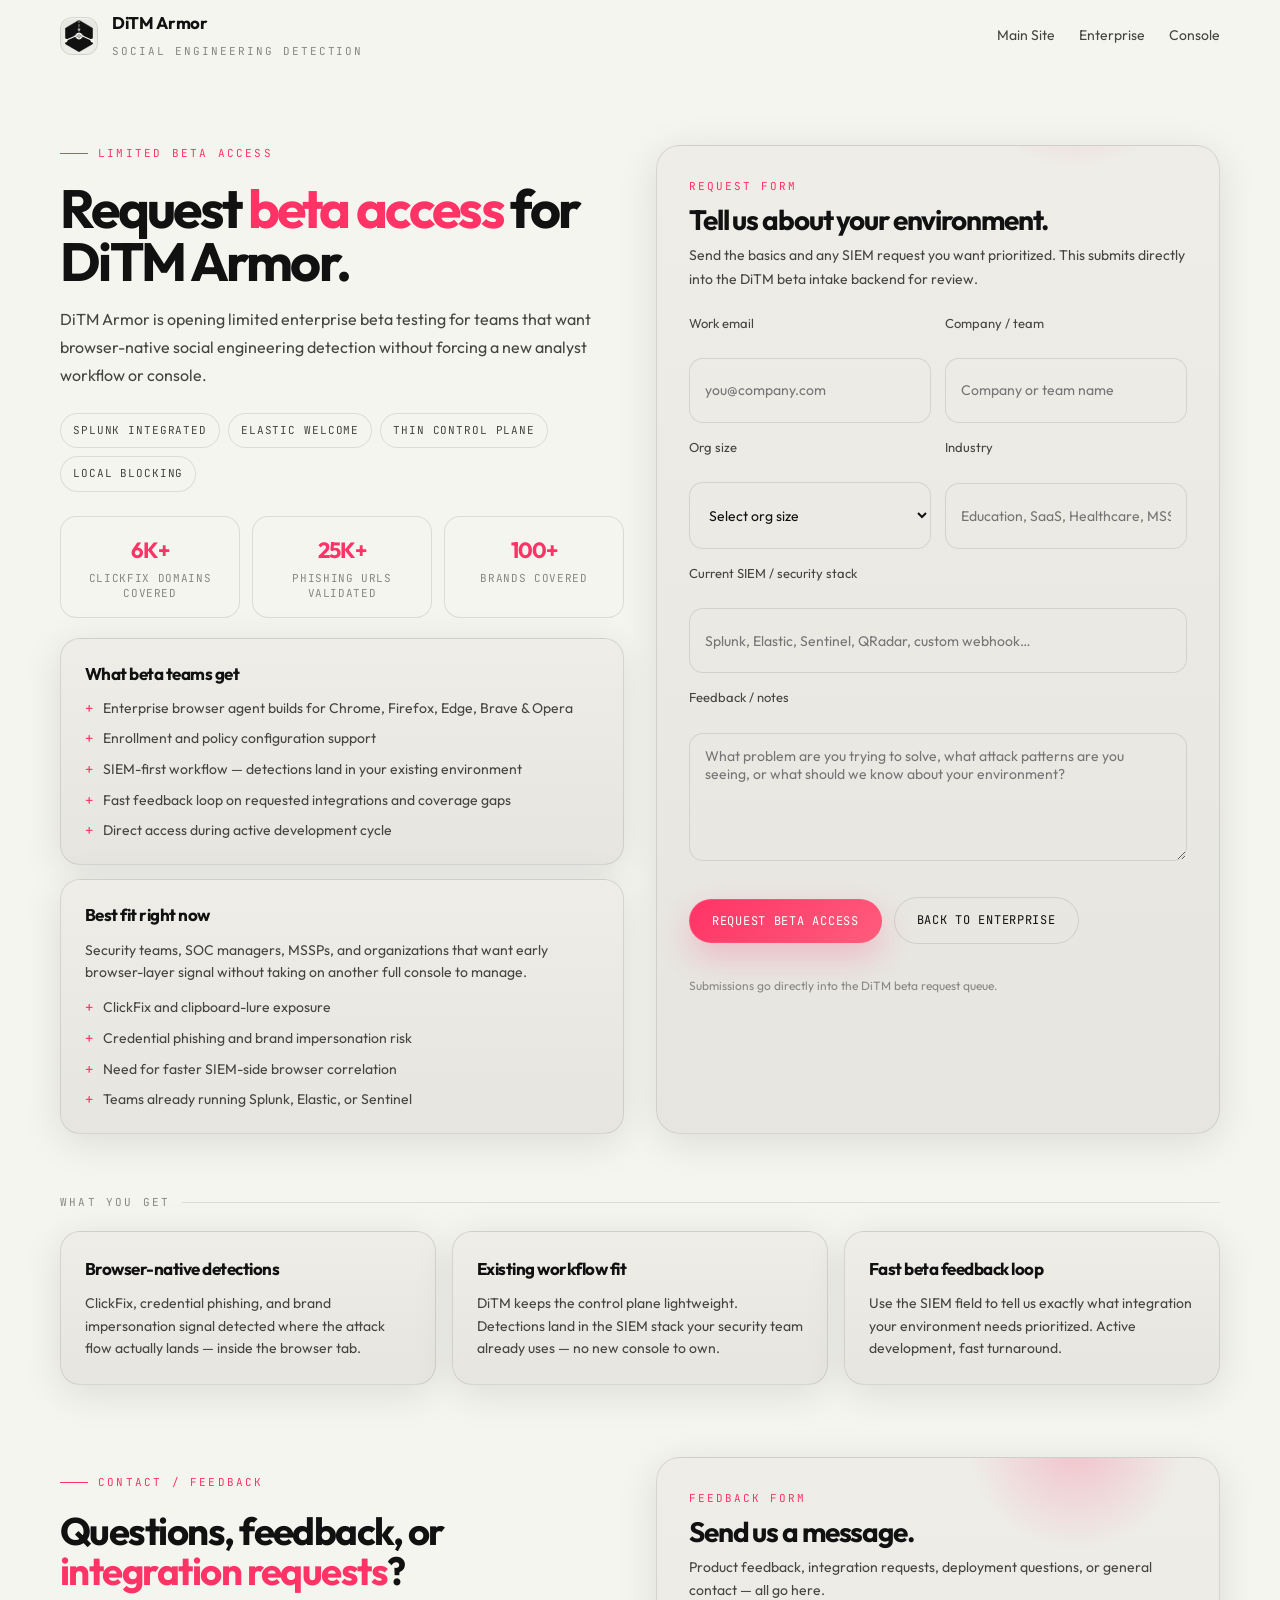
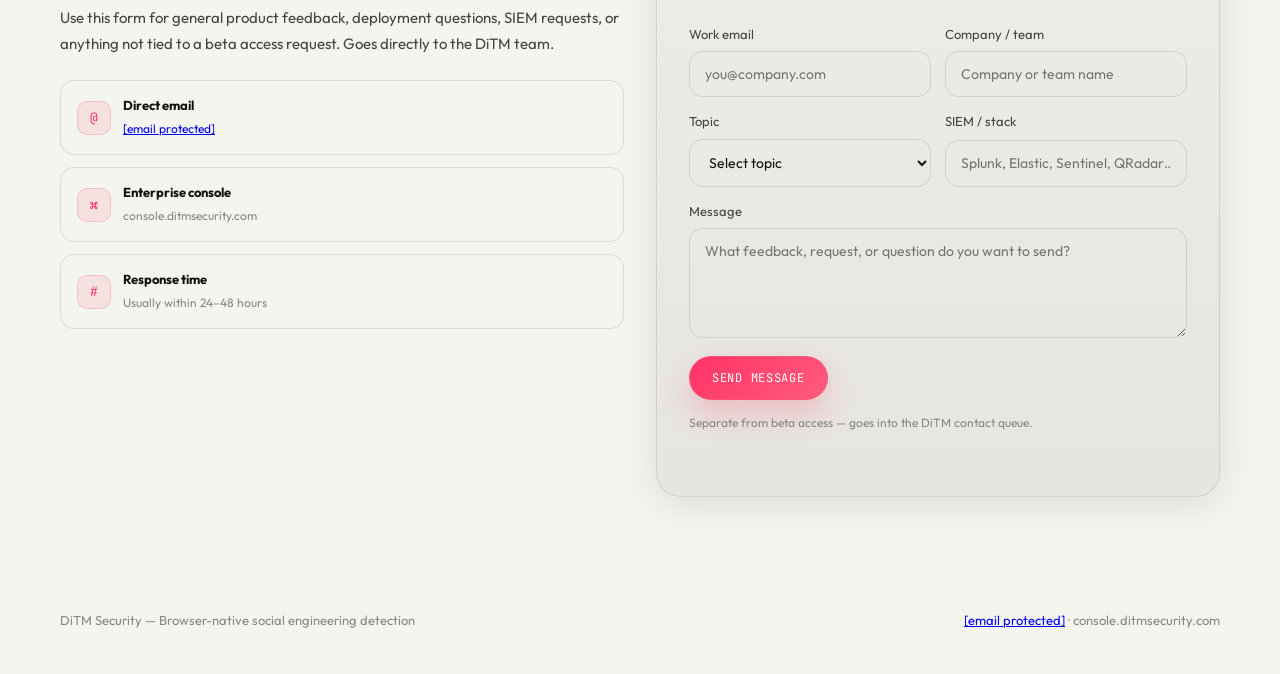
==== commit 520b33e2: "Update index.html" ====
--- a/beta/index.html
+++ b/beta/index.html
@@ -10,30 +10,29 @@
   <link href="https://fonts.googleapis.com/css2?family=JetBrains+Mono:wght@400;500;700&family=Outfit:wght@300;400;500;600;700;800&display=swap" rel="stylesheet">
   <style>
     *, *::before, *::after { box-sizing: border-box; margin: 0; padding: 0; }
+    
     :root {
-      --bg: #06060b;
-      --bg-2: #0b0b12;
-      --panel: rgba(14, 15, 24, 0.92);
-      --panel-2: rgba(20, 22, 35, 0.96);
-      --border: rgba(255,255,255,0.08);
-      --border-strong: rgba(255,64,111,0.28);
-      --text: #f3f3fa;
-      --text-mid: #b4b4ca;
-      --text-dim: #7f829d;
+      --bg: #f5f5f0;
+      --bg-2: #eeeee8;
+      --panel: rgba(235, 234, 228, 0.95);
+      --panel-2: rgba(225, 224, 218, 0.97);
+      --border: rgba(0,0,0,0.10);
+      --border-strong: rgba(255, 64, 111, 0.35);
+      --text: #111111;
+      --text-mid: #444440;
+      --text-dim: #888880;
       --accent: #ff3366;
-      --accent-soft: rgba(255, 51, 102, 0.12);
-      --safe: #30f2b1;
+      --accent-soft: rgba(255, 51, 102, 0.10);
+      --safe: #0a8a50;
+      --warn: #b36a00;
       --mono: "JetBrains Mono", monospace;
       --sans: "Outfit", sans-serif;
-      --shadow: 0 30px 80px rgba(0,0,0,0.45);
+      --shadow: 0 8px 40px rgba(0,0,0,0.10);
     }
     body {
       font-family: var(--sans);
       color: var(--text);
-      background:
-        radial-gradient(circle at top left, rgba(255, 51, 102, 0.13), transparent 30%),
-        radial-gradient(circle at top right, rgba(52, 112, 255, 0.10), transparent 30%),
-        linear-gradient(180deg, #06060b 0%, #090912 48%, #050509 100%);
+      background: #f5f5f0;
       line-height: 1.55;
       overflow-x: hidden;
     }
@@ -62,7 +61,7 @@
       top: 0;
       z-index: 20;
       backdrop-filter: blur(18px);
-      background: rgba(6, 6, 11, 0.78);
+      background: rgba(245,245,240,0.92);
       border-bottom: 1px solid rgba(255,255,255,0.06);
     }
     .nav-row {
@@ -83,11 +82,11 @@
       width: 38px;
       height: 38px;
       border-radius: 12px;
-      border: 1px solid rgba(255,255,255,0.08);
-      background: linear-gradient(180deg, rgba(255,255,255,0.05), rgba(255,255,255,0.02));
+      border: 1px solid rgba(0,0,0,0.10);
+      background: linear-gradient(180deg, rgba(0,0,0,0.06), rgba(0,0,0,0.03));
       display: grid;
       place-items: center;
-      box-shadow: inset 0 1px 0 rgba(255,255,255,0.08);
+      box-shadow: inset 0 1px 0 rgba(255,255,255,0.6);
     }
     .brand-text strong { display: block; font-size: 17px; letter-spacing: -0.02em; }
     .brand-text span {
@@ -163,7 +162,7 @@
       gap: 8px;
       padding: 8px 12px;
       border-radius: 999px;
-      border: 1px solid rgba(255,255,255,0.08);
+      border: 1px solid rgba(0,0,0,0.10);
       background: rgba(255,255,255,0.04);
       font-family: var(--mono);
       font-size: 11px;
@@ -181,7 +180,7 @@
     .stack-card {
       border-radius: 20px;
       border: 1px solid var(--border);
-      background: linear-gradient(180deg, rgba(17,18,29,0.96), rgba(10,11,19,0.96));
+      background: linear-gradient(180deg, #eeede8, #e6e5e0);
       box-shadow: var(--shadow);
       padding: 22px 24px;
       flex: 1;
@@ -247,7 +246,7 @@
     .form-shell {
       border-radius: 24px;
       border: 1px solid var(--border);
-      background: linear-gradient(180deg, rgba(17,18,29,0.96), rgba(10,11,19,0.96));
+      background: linear-gradient(180deg, #eeede8, #e6e5e0);
       box-shadow: var(--shadow);
       padding: 32px;
       position: relative;
@@ -301,7 +300,7 @@
     input, select, textarea {
       width: 100%;
       border-radius: 14px;
-      border: 1px solid rgba(255,255,255,0.08);
+      border: 1px solid rgba(0,0,0,0.10);
       background: rgba(255,255,255,0.03);
       color: var(--text);
       padding: 13px 15px;
@@ -380,7 +379,7 @@
     .signal-card {
       border-radius: 20px;
       border: 1px solid var(--border);
-      background: linear-gradient(180deg, rgba(17,18,29,0.96), rgba(10,11,19,0.96));
+      background: linear-gradient(180deg, #eeede8, #e6e5e0);
       box-shadow: var(--shadow);
       padding: 24px;
     }
@@ -475,14 +474,23 @@
     <div class="container nav-row">
       <a class="brand" href="/enterprise/">
         <span class="brand-mark">
-          <svg viewBox="0 0 32 32" width="18" height="18" fill="none" aria-hidden="true">
-            <path d="M16 3L27 9.5V22.5L16 29L5 22.5V9.5L16 3Z" stroke="#ff5c7c" stroke-width="1.4"/>
-            <circle cx="16" cy="16" r="3" fill="#ff5c7c"/>
-          </svg>
+          <svg viewBox="0 0 32 32" fill="none" aria-hidden="true">
+  <polygon points="16,2 28,9 28,23 16,30 4,23 4,9" fill="#111" stroke="#111" stroke-width="0.5"/>
+  <line x1="4" y1="20" x2="13" y2="16" stroke="#f5f5f0" stroke-width="1.1" stroke-linecap="round"/>
+  <line x1="19" y1="16" x2="28" y2="20" stroke="#f5f5f0" stroke-width="1.1" stroke-linecap="round"/>
+  <circle cx="4" cy="20" r="1.8" fill="#f5f5f0"/>
+  <circle cx="28" cy="20" r="1.8" fill="#f5f5f0"/>
+  <path d="M13,16 Q16,11 19,16 Q16,21 13,16 Z" fill="none" stroke="#f5f5f0" stroke-width="1.1"/>
+  <ellipse cx="16" cy="16" rx="4" ry="2.2" fill="none" stroke="#f5f5f0" stroke-width="0.7" opacity="0.35"/>
+  <circle cx="16" cy="16" r="1.8" fill="none" stroke="#f5f5f0" stroke-width="0.9"/>
+  <circle cx="16" cy="16" r="0.9" fill="#f5f5f0"/>
+  <line x1="16" y1="2" x2="16" y2="12.5" stroke="#f5f5f0" stroke-width="0.9" stroke-linecap="round" stroke-dasharray="2 1.5" opacity="0.55"/>
+  <polygon points="16,12.5 14.5,9.5 17.5,9.5" fill="#f5f5f0" opacity="0.55"/>
+</svg>
         </span>
         <span class="brand-text">
           <strong>DiTM Armor</strong>
-          <span>Beta Access</span>
+          <span>Social engineering detection</span>
         </span>
       </a>
       <div class="nav-links">
@@ -641,7 +649,7 @@
               <div class="contact-item-icon">@</div>
               <div class="contact-item-text">
                 <strong>Direct email</strong>
-                <span>pilots@ditmsecurity.com</span>
+                <span><a href="/cdn-cgi/l/email-protection" class="__cf_email__" data-cfemail="e9998085869d9aa98d809d849a8c8a9c9b809d90c78a8684">[email&#160;protected]</a></span>
               </div>
             </div>
             <div class="contact-item">
@@ -713,11 +721,11 @@
   <footer>
     <div class="container footer-line">
       <span>DiTM Security — Browser-native social engineering detection</span>
-      <span>pilots@ditmsecurity.com · console.ditmsecurity.com</span>
+      <span><a href="/cdn-cgi/l/email-protection" class="__cf_email__" data-cfemail="b4c4ddd8dbc0c7f4d0ddc0d9c7d1d7c1c6ddc0cd9ad7dbd9">[email&#160;protected]</a> · console.ditmsecurity.com</span>
     </div>
   </footer>
 
-  <script>
+  <script data-cfasync="false" src="/cdn-cgi/scripts/5c5dd728/cloudflare-static/email-decode.min.js"></script><script>
     const BETA_BACKEND = {
       url: "https://zujbvoqvhyocojrpcyyl.supabase.co",
       key: "eyJhbGciOiJIUzI1NiIsInR5cCI6IkpXVCJ9.eyJpc3MiOiJzdXBhYmFzZSIsInJlZiI6Inp1amJ2b3F2aHlvY29qcnBjeXlsIiwicm9sZSI6ImFub24iLCJpYXQiOjE3NzM1NDEzNzIsImV4cCI6MjA4OTExNzM3Mn0.dXPedSQxdAhPthxF32jPlr3Md86CP0RbJeG29_aK1xs"
@@ -771,12 +779,4 @@
           headers: { "Content-Type": "application/json", "apikey": BETA_BACKEND.key, "Authorization": `Bearer ${BETA_BACKEND.key}`, "Prefer": "return=minimal" },
           body: JSON.stringify(payload)
         });
-        if (!r.ok) throw new Error();
-        e.target.reset();
-        statusNote.textContent = "Feedback submitted. We'll review and follow up if needed.";
-      } catch { statusNote.textContent = "Could not submit. Email pilots@ditmsecurity.com directly."; }
-      finally { btn.disabled = false; btn.textContent = "Send Message"; }
-    });
-  </script>
-</body>
-</html>
+        if (
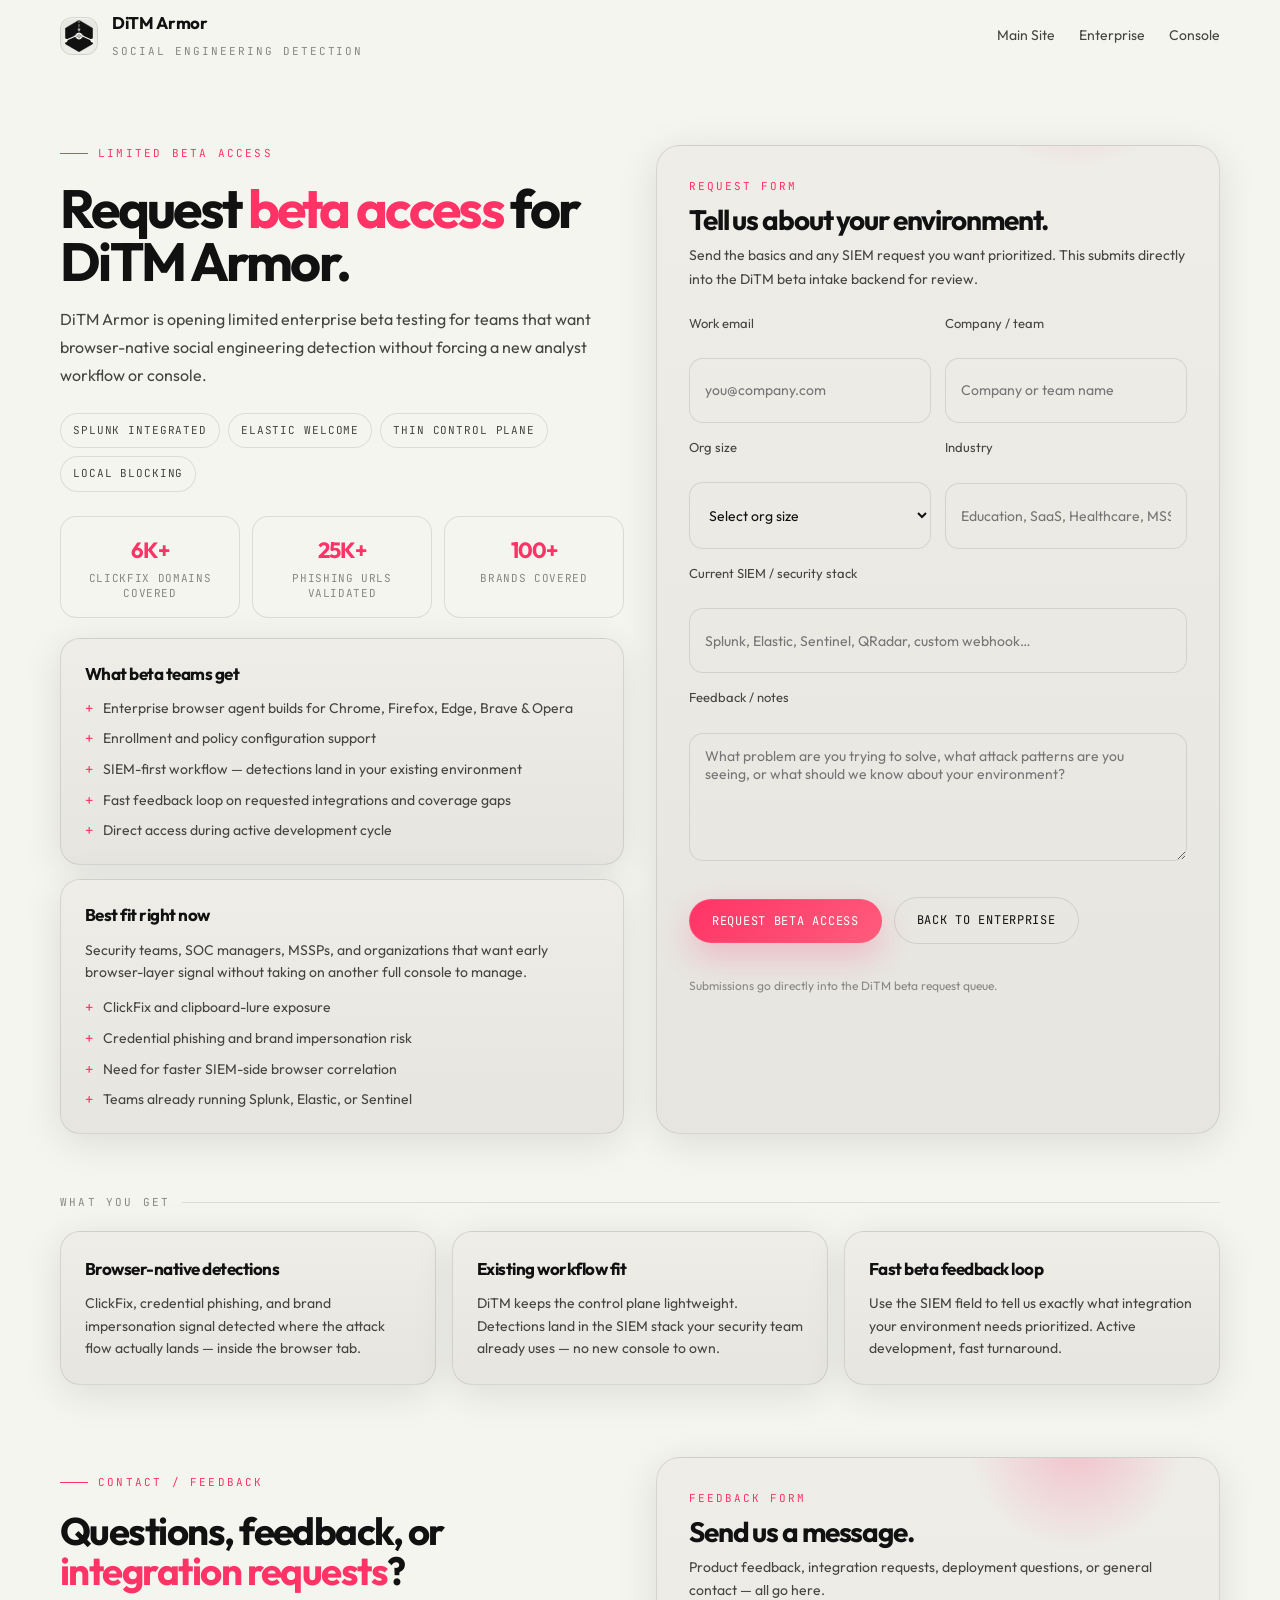
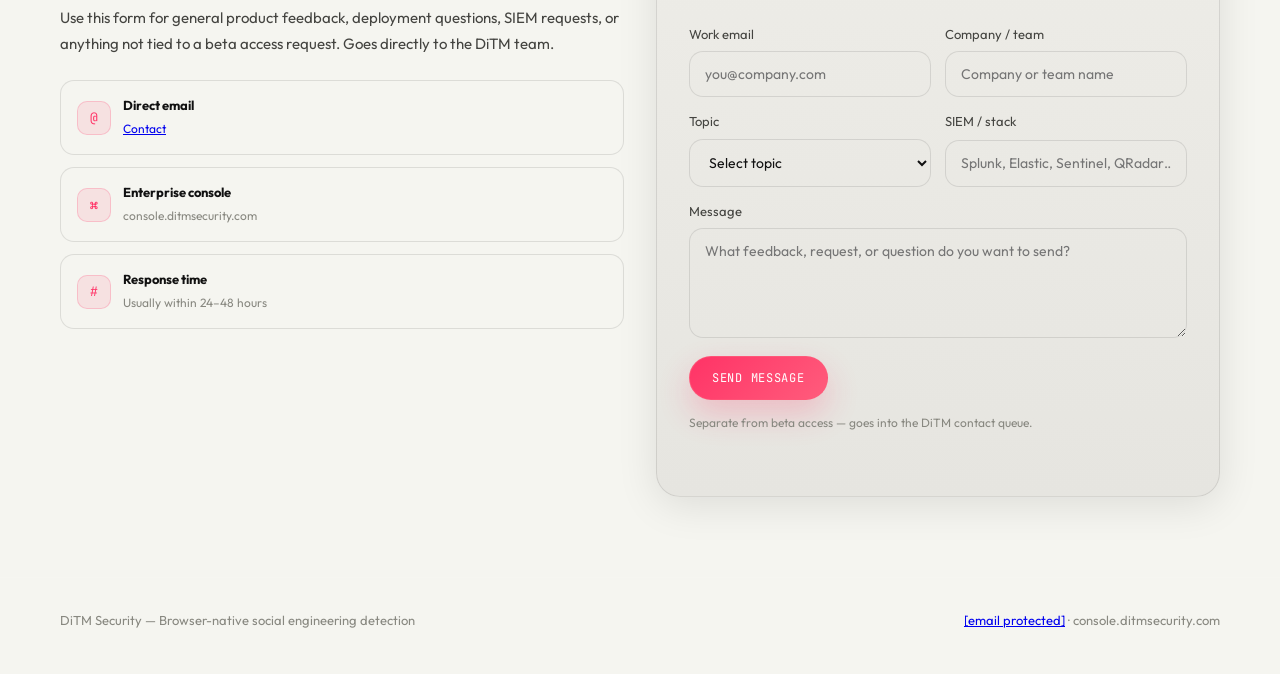
==== commit ada41800: "Update index.html" ====
--- a/beta/index.html
+++ b/beta/index.html
@@ -649,7 +649,7 @@
               <div class="contact-item-icon">@</div>
               <div class="contact-item-text">
                 <strong>Direct email</strong>
-                <span><a href="/cdn-cgi/l/email-protection" class="__cf_email__" data-cfemail="e9998085869d9aa98d809d849a8c8a9c9b809d90c78a8684">[email&#160;protected]</a></span>
+                <span><a href="mailto:contact@ditmsecurity.com">Contact</a></span>
               </div>
             </div>
             <div class="contact-item">
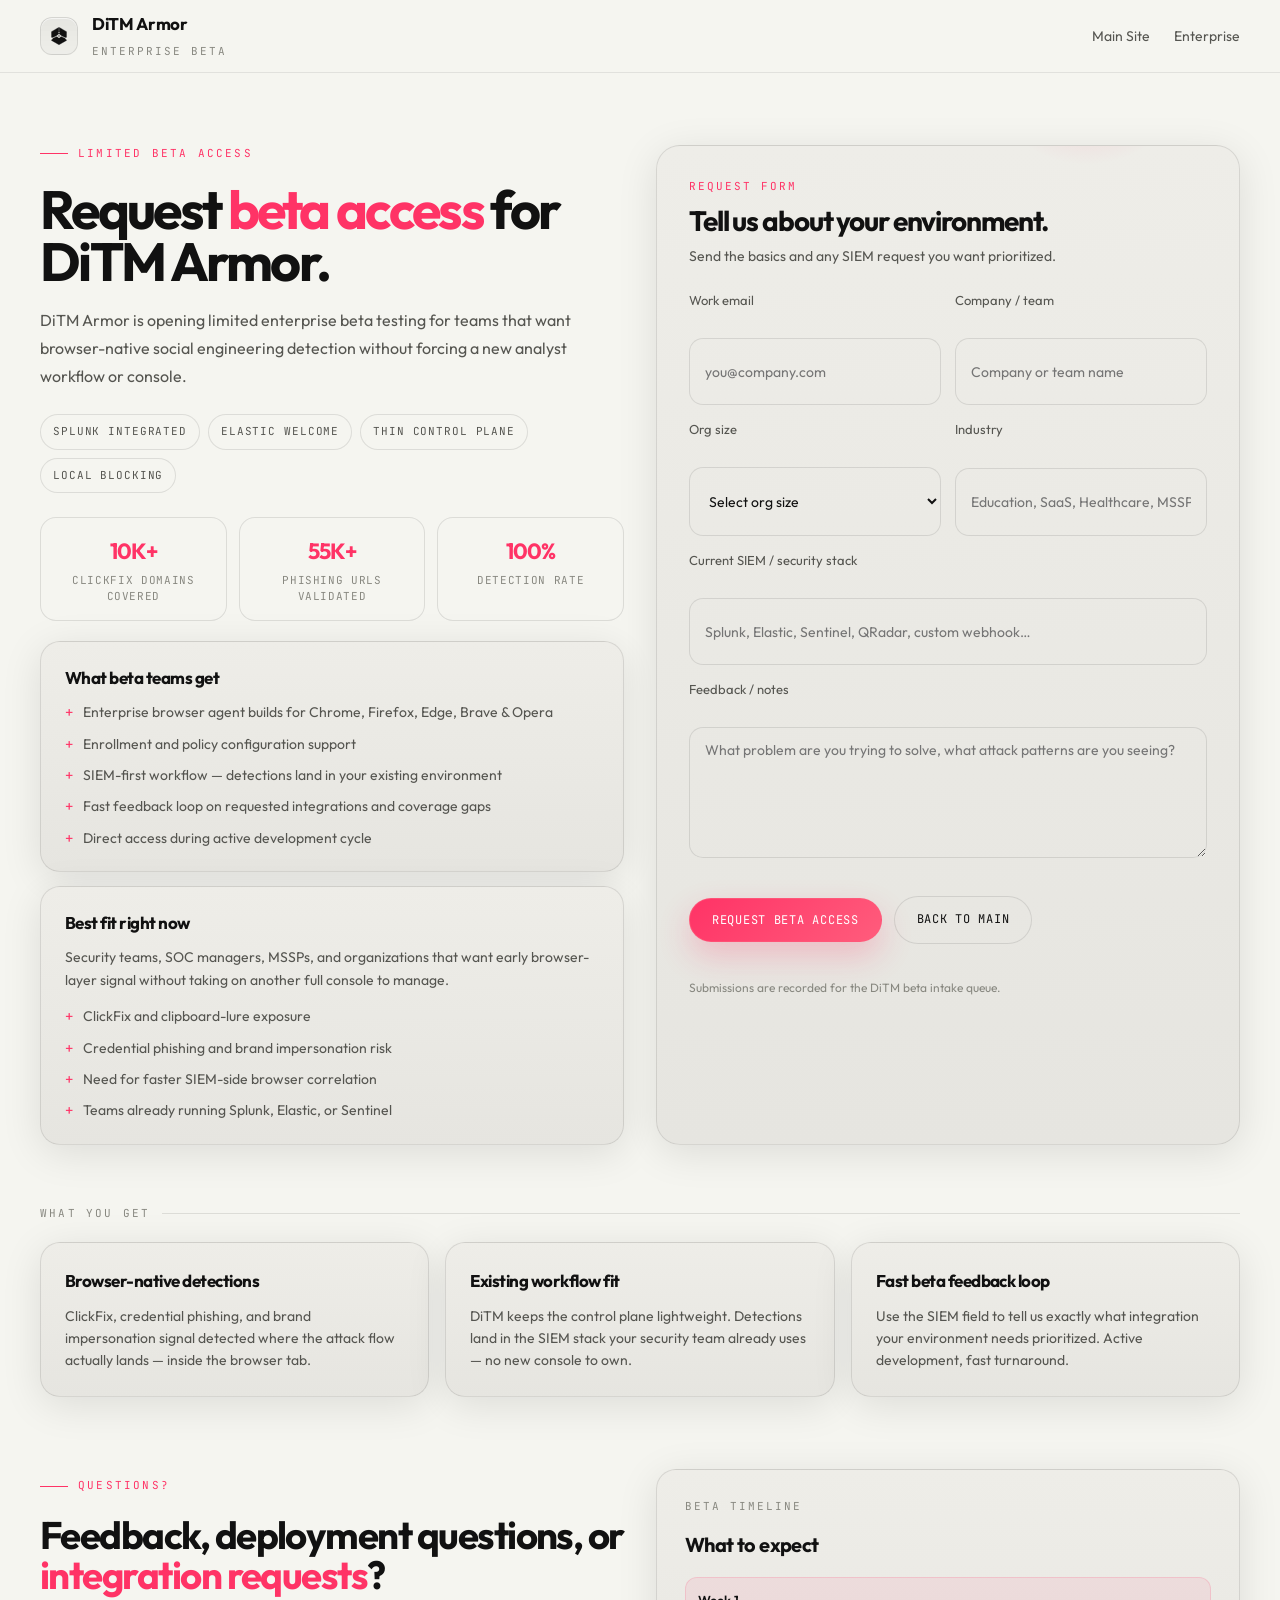
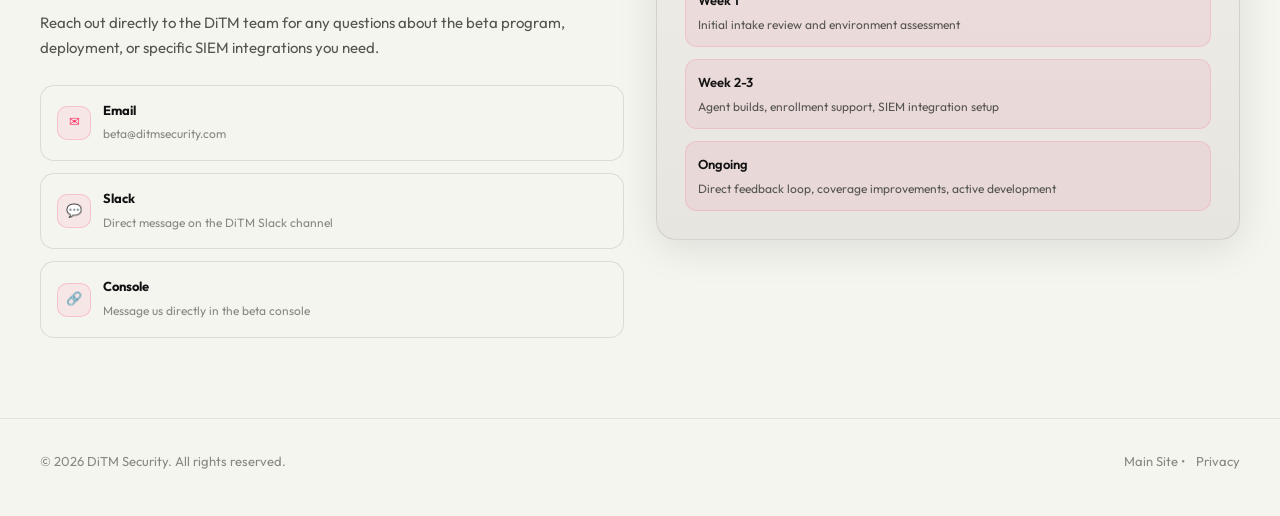
==== commit 1410f98b: "Rename ditm-beta-landing.html to index.html" ====
--- a/beta/index.html
+++ b/beta/index.html
@@ -3,53 +3,57 @@
 <head>
   <meta charset="UTF-8">
   <meta name="viewport" content="width=device-width, initial-scale=1.0">
-  <title>DiTM Armor Beta</title>
-  <meta name="description" content="Request beta access to DiTM Armor enterprise browser defense.">
+  <title>DiTM Armor — Enterprise Beta</title>
+  <meta name="description" content="Request beta access to DiTM Armor enterprise browser-native social engineering detection.">
   <link rel="preconnect" href="https://fonts.googleapis.com">
   <link rel="preconnect" href="https://fonts.gstatic.com" crossorigin>
   <link href="https://fonts.googleapis.com/css2?family=JetBrains+Mono:wght@400;500;700&family=Outfit:wght@300;400;500;600;700;800&display=swap" rel="stylesheet">
   <style>
-    *, *::before, *::after { box-sizing: border-box; margin: 0; padding: 0; }
-    
+    *,
+    *::before,
+    *::after {
+      box-sizing: border-box;
+      margin: 0;
+      padding: 0;
+    }
+
     :root {
       --bg: #f5f5f0;
-      --bg-2: #eeeee8;
-      --panel: rgba(235, 234, 228, 0.95);
-      --panel-2: rgba(225, 224, 218, 0.97);
-      --border: rgba(0,0,0,0.10);
-      --border-strong: rgba(255, 64, 111, 0.35);
+      --panel: #eeede8;
+      --border: rgba(0, 0, 0, 0.1);
       --text: #111111;
-      --text-mid: #444440;
+      --text-mid: #555550;
       --text-dim: #888880;
       --accent: #ff3366;
-      --accent-soft: rgba(255, 51, 102, 0.10);
+      --accent-soft: rgba(255, 51, 102, 0.08);
       --safe: #0a8a50;
-      --warn: #b36a00;
       --mono: "JetBrains Mono", monospace;
       --sans: "Outfit", sans-serif;
-      --shadow: 0 8px 40px rgba(0,0,0,0.10);
-    }
+      --shadow: 0 8px 40px rgba(0, 0, 0, 0.1);
+    }
+
     body {
       font-family: var(--sans);
       color: var(--text);
-      background: #f5f5f0;
-      line-height: 1.55;
+      background: var(--bg);
+      line-height: 1.6;
       overflow-x: hidden;
     }
+
     body::before {
       content: "";
       position: fixed;
       inset: 0;
       pointer-events: none;
-      background:
-        linear-gradient(rgba(255,255,255,0.025) 1px, transparent 1px),
-        linear-gradient(90deg, rgba(255,255,255,0.025) 1px, transparent 1px);
+      background: linear-gradient(rgba(255, 255, 255, 0.025) 1px, transparent 1px),
+        linear-gradient(90deg, rgba(255, 255, 255, 0.025) 1px, transparent 1px);
       background-size: 56px 56px;
       mask-image: radial-gradient(circle at center, black 35%, transparent 100%);
       z-index: 0;
     }
+
     .container {
-      width: min(1160px, calc(100vw - 48px));
+      width: min(1200px, calc(100vw - 48px));
       margin: 0 auto;
       position: relative;
       z-index: 1;
@@ -61,9 +65,10 @@
       top: 0;
       z-index: 20;
       backdrop-filter: blur(18px);
-      background: rgba(245,245,240,0.92);
-      border-bottom: 1px solid rgba(255,255,255,0.06);
-    }
+      background: rgba(245, 245, 240, 0.92);
+      border-bottom: 1px solid rgba(0, 0, 0, 0.08);
+    }
+
     .nav-row {
       min-height: 72px;
       display: flex;
@@ -71,24 +76,43 @@
       justify-content: space-between;
       gap: 20px;
     }
+
     .brand {
       display: inline-flex;
       align-items: center;
       gap: 14px;
       text-decoration: none;
       color: var(--text);
-    }
+      transition: opacity 0.2s ease;
+    }
+
+    .brand:hover {
+      opacity: 0.8;
+    }
+
     .brand-mark {
       width: 38px;
       height: 38px;
       border-radius: 12px;
-      border: 1px solid rgba(0,0,0,0.10);
-      background: linear-gradient(180deg, rgba(0,0,0,0.06), rgba(0,0,0,0.03));
+      border: 1px solid rgba(0, 0, 0, 0.1);
+      background: linear-gradient(180deg, rgba(0, 0, 0, 0.06), rgba(0, 0, 0, 0.03));
       display: grid;
       place-items: center;
-      box-shadow: inset 0 1px 0 rgba(255,255,255,0.6);
-    }
-    .brand-text strong { display: block; font-size: 17px; letter-spacing: -0.02em; }
+      box-shadow: inset 0 1px 0 rgba(255, 255, 255, 0.6);
+    }
+
+    .brand-mark svg {
+      width: 20px;
+      height: 20px;
+    }
+
+    .brand-text strong {
+      display: block;
+      font-size: 17px;
+      letter-spacing: -0.02em;
+      font-weight: 700;
+    }
+
     .brand-text span {
       font-family: var(--mono);
       color: var(--text-dim);
@@ -96,30 +120,42 @@
       letter-spacing: 0.18em;
       text-transform: uppercase;
     }
-    .nav-links { display: flex; align-items: center; gap: 24px; }
+
+    .nav-links {
+      display: flex;
+      align-items: center;
+      gap: 24px;
+    }
+
     .nav-links a {
       text-decoration: none;
       color: var(--text-mid);
       font-size: 14px;
       transition: color 0.2s ease;
     }
-    .nav-links a:hover { color: var(--text); }
-
-    /* HERO — two columns, both fill to same height */
-    .hero { padding: 72px 0 60px; }
+
+    .nav-links a:hover {
+      color: var(--text);
+    }
+
+    /* HERO */
+    .hero {
+      padding: 72px 0 60px;
+    }
+
     .hero-grid {
       display: grid;
       grid-template-columns: 1fr 1fr;
       gap: 32px;
-      align-items: stretch; /* both columns same height */
-    }
-
-    /* LEFT COLUMN */
+      align-items: stretch;
+    }
+
     .hero-left {
       display: flex;
       flex-direction: column;
       gap: 0;
     }
+
     .eyebrow {
       display: inline-flex;
       align-items: center;
@@ -131,39 +167,47 @@
       letter-spacing: 0.2em;
       text-transform: uppercase;
     }
+
     .eyebrow::before {
       content: "";
       width: 28px;
       height: 1px;
       background: currentColor;
     }
+
     h1 {
       font-size: clamp(36px, 4.2vw, 58px);
       line-height: 0.98;
       letter-spacing: -0.05em;
       margin-bottom: 18px;
     }
-    h1 span { color: var(--accent); }
+
+    h1 span {
+      color: var(--accent);
+    }
+
     .hero-copy {
       color: var(--text-mid);
       font-size: 16px;
       line-height: 1.75;
       margin-bottom: 24px;
     }
+
     .chip-row {
       display: flex;
       gap: 8px;
       flex-wrap: wrap;
       margin-bottom: 24px;
     }
+
     .chip {
       display: inline-flex;
       align-items: center;
       gap: 8px;
       padding: 8px 12px;
       border-radius: 999px;
-      border: 1px solid rgba(0,0,0,0.10);
-      background: rgba(255,255,255,0.04);
+      border: 1px solid var(--border);
+      background: rgba(255, 255, 255, 0.04);
       font-family: var(--mono);
       font-size: 11px;
       color: var(--text-mid);
@@ -171,59 +215,21 @@
       letter-spacing: 0.08em;
     }
 
-    /* stack cards fill remaining height */
-    .stack {
-      display: grid;
-      gap: 14px;
-      flex: 1;
-    }
-    .stack-card {
-      border-radius: 20px;
-      border: 1px solid var(--border);
-      background: linear-gradient(180deg, #eeede8, #e6e5e0);
-      box-shadow: var(--shadow);
-      padding: 22px 24px;
-      flex: 1;
-    }
-    .stack-card h3 {
-      font-size: 17px;
-      margin-bottom: 10px;
-      letter-spacing: -0.03em;
-    }
-    .stack-card p {
-      color: var(--text-mid);
-      font-size: 14px;
-      margin-bottom: 14px;
-      line-height: 1.6;
-    }
-    .stack-card ul {
-      list-style: none;
-      display: grid;
-      gap: 9px;
-      color: var(--text-mid);
-      font-size: 14px;
-    }
-    .stack-card li::before {
-      content: "+";
-      color: var(--accent);
-      margin-right: 10px;
-      font-family: var(--mono);
-    }
-
-    /* stat row inside left col */
     .stat-row {
       display: grid;
       grid-template-columns: repeat(3, 1fr);
       gap: 12px;
       margin-bottom: 20px;
     }
+
     .stat-box {
       border-radius: 16px;
       border: 1px solid var(--border);
-      background: rgba(255,255,255,0.02);
+      background: rgba(255, 255, 255, 0.02);
       padding: 16px;
       text-align: center;
     }
+
     .stat-box strong {
       display: block;
       font-size: 22px;
@@ -231,6 +237,7 @@
       letter-spacing: -0.04em;
       color: var(--accent);
     }
+
     .stat-box span {
       font-size: 11px;
       color: var(--text-dim);
@@ -242,7 +249,58 @@
       margin-top: 4px;
     }
 
-    /* RIGHT COLUMN — form fills full height */
+    .stack {
+      display: grid;
+      gap: 14px;
+      flex: 1;
+    }
+
+    .stack-card {
+      border-radius: 20px;
+      border: 1px solid var(--border);
+      background: linear-gradient(180deg, #eeede8, #e6e5e0);
+      box-shadow: var(--shadow);
+      padding: 22px 24px;
+      flex: 1;
+      transition: all 0.2s ease;
+    }
+
+    .stack-card:hover {
+      border-color: #bbb;
+      background: #e8e7e2;
+      transform: translateY(-3px);
+      box-shadow: 0 12px 48px rgba(0, 0, 0, 0.12);
+    }
+
+    .stack-card h3 {
+      font-size: 17px;
+      margin-bottom: 10px;
+      letter-spacing: -0.03em;
+    }
+
+    .stack-card p {
+      color: var(--text-mid);
+      font-size: 14px;
+      margin-bottom: 14px;
+      line-height: 1.6;
+    }
+
+    .stack-card ul {
+      list-style: none;
+      display: grid;
+      gap: 9px;
+      color: var(--text-mid);
+      font-size: 14px;
+    }
+
+    .stack-card li::before {
+      content: "+";
+      color: var(--accent);
+      margin-right: 10px;
+      font-family: var(--mono);
+    }
+
+    /* FORM */
     .form-shell {
       border-radius: 24px;
       border: 1px solid var(--border);
@@ -254,20 +312,23 @@
       display: flex;
       flex-direction: column;
     }
+
     .form-shell::before {
       content: "";
       position: absolute;
       inset: -20% auto auto 55%;
       width: 220px;
       height: 220px;
-      background: radial-gradient(circle, rgba(255,51,102,0.24), transparent 70%);
+      background: radial-gradient(circle, rgba(255, 51, 102, 0.24), transparent 70%);
       pointer-events: none;
     }
+
     .form-head {
       margin-bottom: 22px;
       position: relative;
       z-index: 1;
     }
+
     .form-head .label {
       color: var(--accent);
       font-family: var(--mono);
@@ -277,13 +338,20 @@
       margin-bottom: 10px;
       display: block;
     }
+
     .form-head h2 {
       font-size: 28px;
       line-height: 1.05;
       letter-spacing: -0.04em;
       margin-bottom: 10px;
     }
-    .form-head p { color: var(--text-mid); font-size: 14px; line-height: 1.65; }
+
+    .form-head p {
+      color: var(--text-mid);
+      font-size: 14px;
+      line-height: 1.65;
+    }
+
     form {
       position: relative;
       z-index: 1;
@@ -291,17 +359,27 @@
       gap: 14px;
       flex: 1;
     }
+
     .field-grid {
       display: grid;
       grid-template-columns: repeat(2, minmax(0, 1fr));
       gap: 14px;
     }
-    label { display: grid; gap: 7px; font-size: 13px; color: var(--text-mid); }
-    input, select, textarea {
+
+    label {
+      display: grid;
+      gap: 7px;
+      font-size: 13px;
+      color: var(--text-mid);
+    }
+
+    input,
+    select,
+    textarea {
       width: 100%;
       border-radius: 14px;
-      border: 1px solid rgba(0,0,0,0.10);
-      background: rgba(255,255,255,0.03);
+      border: 1px solid rgba(0, 0, 0, 0.1);
+      background: rgba(255, 255, 255, 0.03);
       color: var(--text);
       padding: 13px 15px;
       font-family: var(--sans);
@@ -309,11 +387,19 @@
       outline: none;
       transition: border-color 0.2s ease, background 0.2s ease;
     }
-    input:focus, select:focus, textarea:focus {
-      border-color: rgba(255, 92, 124, 0.55);
-      background: rgba(255,255,255,0.05);
-    }
-    textarea { min-height: 110px; resize: vertical; }
+
+    input:focus,
+    select:focus,
+    textarea:focus {
+      border-color: rgba(255, 51, 102, 0.55);
+      background: rgba(255, 255, 255, 0.05);
+    }
+
+    textarea {
+      min-height: 110px;
+      resize: vertical;
+    }
+
     .submit-row {
       display: flex;
       flex-wrap: wrap;
@@ -321,6 +407,7 @@
       gap: 12px;
       margin-top: 4px;
     }
+
     .btn {
       display: inline-flex;
       align-items: center;
@@ -337,23 +424,51 @@
       cursor: pointer;
       border: 1px solid transparent;
     }
-    .btn:hover { transform: translateY(-1px); }
+
+    .btn:hover {
+      transform: translateY(-1px);
+    }
+
     .btn-primary {
       color: white;
       background: linear-gradient(135deg, #ff3366 0%, #ff5c7c 100%);
       border: 1px solid rgba(255, 92, 124, 0.65);
       box-shadow: 0 14px 32px rgba(255, 51, 102, 0.24);
     }
+
+    .btn-primary:hover {
+      box-shadow: 0 18px 40px rgba(255, 51, 102, 0.32);
+    }
+
     .btn-secondary {
       color: var(--text);
       border: 1px solid var(--border);
-      background: rgba(255,255,255,0.02);
-    }
-    .form-note, .status-note { color: var(--text-dim); font-size: 12px; }
-    .status-note { min-height: 18px; }
-
-    /* SIGNAL CARDS — 3 col equal */
-    .signal-section { padding: 0 0 72px; }
+      background: rgba(255, 255, 255, 0.02);
+    }
+
+    .btn-secondary:hover {
+      border-color: #555;
+    }
+
+    .form-note,
+    .status-note {
+      color: var(--text-dim);
+      font-size: 12px;
+    }
+
+    .status-note {
+      min-height: 18px;
+    }
+
+    .status-note.success {
+      color: var(--safe);
+    }
+
+    /* SIGNAL CARDS */
+    .signal-section {
+      padding: 0 0 72px;
+    }
+
     .section-label {
       font-family: var(--mono);
       font-size: 11px;
@@ -365,60 +480,84 @@
       align-items: center;
       gap: 12px;
     }
+
     .section-label::after {
       content: "";
       flex: 1;
       height: 1px;
       background: var(--border);
     }
+
     .signal-grid {
       display: grid;
       grid-template-columns: repeat(3, 1fr);
       gap: 16px;
     }
+
     .signal-card {
       border-radius: 20px;
       border: 1px solid var(--border);
       background: linear-gradient(180deg, #eeede8, #e6e5e0);
       box-shadow: var(--shadow);
       padding: 24px;
-    }
+      transition: all 0.2s ease;
+    }
+
+    .signal-card:hover {
+      border-color: #bbb;
+      background: #e8e7e2;
+      transform: translateY(-3px);
+      box-shadow: 0 12px 48px rgba(0, 0, 0, 0.12);
+    }
+
     .signal-card strong {
       display: block;
       font-size: 17px;
       margin-bottom: 10px;
       letter-spacing: -0.03em;
     }
-    .signal-card p { color: var(--text-mid); font-size: 14px; line-height: 1.6; }
+
+    .signal-card p {
+      color: var(--text-mid);
+      font-size: 14px;
+      line-height: 1.6;
+    }
 
     /* FEEDBACK SECTION */
-    .feedback-section { padding: 0 0 80px; }
+    .feedback-section {
+      padding: 0 0 80px;
+    }
+
     .feedback-grid {
       display: grid;
       grid-template-columns: 1fr 1fr;
       gap: 32px;
       align-items: start;
     }
-    .feedback-left {
-      padding-top: 8px;
-    }
+
     .feedback-left h2 {
       font-size: clamp(28px, 3vw, 40px);
       letter-spacing: -0.04em;
       line-height: 1.05;
       margin-bottom: 14px;
     }
-    .feedback-left h2 span { color: var(--accent); }
+
+    .feedback-left h2 span {
+      color: var(--accent);
+    }
+
     .feedback-left p {
       color: var(--text-mid);
       font-size: 15px;
       line-height: 1.7;
       margin-bottom: 24px;
     }
+
     .contact-list {
       display: grid;
       gap: 12px;
     }
+
     .contact-item {
       display: flex;
       align-items: center;
@@ -426,14 +565,21 @@
       padding: 14px 16px;
       border-radius: 14px;
       border: 1px solid var(--border);
-      background: rgba(255,255,255,0.02);
-    }
+      background: rgba(255, 255, 255, 0.02);
+      transition: all 0.2s ease;
+    }
+
+    .contact-item:hover {
+      border-color: var(--accent);
+      background: var(--accent-soft);
+    }
+
     .contact-item-icon {
       width: 34px;
       height: 34px;
       border-radius: 10px;
       background: var(--accent-soft);
-      border: 1px solid rgba(255,51,102,0.2);
+      border: 1px solid rgba(255, 51, 102, 0.2);
       display: grid;
       place-items: center;
       flex-shrink: 0;
@@ -441,13 +587,23 @@
       font-family: var(--mono);
       font-size: 13px;
     }
-    .contact-item-text strong { display: block; font-size: 13px; color: var(--text); }
-    .contact-item-text span { font-size: 12px; color: var(--text-dim); }
+
+    .contact-item-text strong {
+      display: block;
+      font-size: 13px;
+      color: var(--text);
+    }
+
+    .contact-item-text span {
+      font-size: 12px;
+      color: var(--text-dim);
+    }
 
     footer {
       padding: 32px 0 44px;
-      border-top: 1px solid rgba(255,255,255,0.06);
-    }
+      border-top: 1px solid rgba(0, 0, 0, 0.08);
+    }
+
     .footer-line {
       display: flex;
       justify-content: space-between;
@@ -458,45 +614,69 @@
     }
 
     @media (max-width: 900px) {
-      .hero-grid, .signal-grid, .feedback-grid { grid-template-columns: 1fr; }
-      .stat-row { grid-template-columns: repeat(3, 1fr); }
-    }
+      .hero-grid,
+      .signal-grid,
+      .feedback-grid {
+        grid-template-columns: 1fr;
+      }
+
+      .stat-row {
+        grid-template-columns: repeat(3, 1fr);
+      }
+    }
+
     @media (max-width: 600px) {
-      .field-grid { grid-template-columns: 1fr; }
-      .nav-links { display: none; }
-      .stat-row { grid-template-columns: repeat(3, 1fr); gap: 8px; }
-      .hero { padding: 48px 0 40px; }
+      .field-grid {
+        grid-template-columns: 1fr;
+      }
+
+      .nav-links {
+        display: none;
+      }
+
+      .stat-row {
+        grid-template-columns: repeat(3, 1fr);
+        gap: 8px;
+      }
+
+      .hero {
+        padding: 48px 0 40px;
+      }
+
+      .signal-grid {
+        grid-template-columns: 1fr;
+      }
     }
   </style>
 </head>
+
 <body>
   <nav>
     <div class="container nav-row">
-      <a class="brand" href="/enterprise/">
+      <a class="brand" href="/">
         <span class="brand-mark">
           <svg viewBox="0 0 32 32" fill="none" aria-hidden="true">
-  <polygon points="16,2 28,9 28,23 16,30 4,23 4,9" fill="#111" stroke="#111" stroke-width="0.5"/>
-  <line x1="4" y1="20" x2="13" y2="16" stroke="#f5f5f0" stroke-width="1.1" stroke-linecap="round"/>
-  <line x1="19" y1="16" x2="28" y2="20" stroke="#f5f5f0" stroke-width="1.1" stroke-linecap="round"/>
-  <circle cx="4" cy="20" r="1.8" fill="#f5f5f0"/>
-  <circle cx="28" cy="20" r="1.8" fill="#f5f5f0"/>
-  <path d="M13,16 Q16,11 19,16 Q16,21 13,16 Z" fill="none" stroke="#f5f5f0" stroke-width="1.1"/>
-  <ellipse cx="16" cy="16" rx="4" ry="2.2" fill="none" stroke="#f5f5f0" stroke-width="0.7" opacity="0.35"/>
-  <circle cx="16" cy="16" r="1.8" fill="none" stroke="#f5f5f0" stroke-width="0.9"/>
-  <circle cx="16" cy="16" r="0.9" fill="#f5f5f0"/>
-  <line x1="16" y1="2" x2="16" y2="12.5" stroke="#f5f5f0" stroke-width="0.9" stroke-linecap="round" stroke-dasharray="2 1.5" opacity="0.55"/>
-  <polygon points="16,12.5 14.5,9.5 17.5,9.5" fill="#f5f5f0" opacity="0.55"/>
-</svg>
+            <polygon points="16,2 28,9 28,23 16,30 4,23 4,9" fill="#111" stroke="#111" stroke-width="0.5" />
+            <line x1="4" y1="20" x2="13" y2="16" stroke="#f5f5f0" stroke-width="1.1" stroke-linecap="round" />
+            <line x1="19" y1="16" x2="28" y2="20" stroke="#f5f5f0" stroke-width="1.1" stroke-linecap="round" />
+            <circle cx="4" cy="20" r="1.8" fill="#f5f5f0" />
+            <circle cx="28" cy="20" r="1.8" fill="#f5f5f0" />
+            <path d="M13,16 Q16,11 19,16 Q16,21 13,16 Z" fill="none" stroke="#f5f5f0" stroke-width="1.1" />
+            <ellipse cx="16" cy="16" rx="4" ry="2.2" fill="none" stroke="#f5f5f0" stroke-width="0.7" opacity="0.35" />
+            <circle cx="16" cy="16" r="1.8" fill="none" stroke="#f5f5f0" stroke-width="0.9" />
+            <circle cx="16" cy="16" r="0.9" fill="#f5f5f0" />
+            <line x1="16" y1="2" x2="16" y2="12.5" stroke="#f5f5f0" stroke-width="0.9" stroke-linecap="round" stroke-dasharray="2 1.5" opacity="0.55" />
+            <polygon points="16,12.5 14.5,9.5 17.5,9.5" fill="#f5f5f0" opacity="0.55" />
+          </svg>
         </span>
         <span class="brand-text">
           <strong>DiTM Armor</strong>
-          <span>Social engineering detection</span>
+          <span>Enterprise Beta</span>
         </span>
       </a>
       <div class="nav-links">
         <a href="/">Main Site</a>
         <a href="/enterprise/">Enterprise</a>
-        <a href="https://console.ditmsecurity.com">Console</a>
       </div>
     </div>
   </nav>
@@ -524,16 +704,16 @@
           <!-- Stats row -->
           <div class="stat-row">
             <div class="stat-box">
-              <strong>6K+</strong>
+              <strong>10K+</strong>
               <span>ClickFix domains covered</span>
             </div>
             <div class="stat-box">
-              <strong>25K+</strong>
+              <strong>55K+</strong>
               <span>Phishing URLs validated</span>
             </div>
             <div class="stat-box">
-              <strong>100+</strong>
-              <span>Brands covered</span>
+              <strong>100%</strong>
+              <span>Detection rate</span>
             </div>
           </div>
 
@@ -566,7 +746,7 @@
           <div class="form-head">
             <span class="label">Request Form</span>
             <h2>Tell us about your environment.</h2>
-            <p>Send the basics and any SIEM request you want prioritized. This submits directly into the DiTM beta intake backend for review.</p>
+            <p>Send the basics and any SIEM request you want prioritized.</p>
           </div>
           <form id="betaForm">
             <div class="field-grid">
@@ -601,13 +781,13 @@
             </label>
             <label>
               Feedback / notes
-              <textarea id="feedback" name="feedback" placeholder="What problem are you trying to solve, what attack patterns are you seeing, or what should we know about your environment?"></textarea>
+              <textarea id="feedback" name="feedback" placeholder="What problem are you trying to solve, what attack patterns are you seeing?"></textarea>
             </label>
             <div class="submit-row">
               <button type="submit" class="btn btn-primary">Request Beta Access</button>
-              <a class="btn btn-secondary" href="/enterprise/">Back to Enterprise</a>
+              <a class="btn btn-secondary" href="/">Back to Main</a>
             </div>
-            <div class="form-note">Submissions go directly into the DiTM beta request queue.</div>
+            <div class="form-note">Submissions are recorded for the DiTM beta intake queue.</div>
             <div class="status-note" id="statusNote"></div>
           </form>
         </section>
@@ -636,147 +816,116 @@
       </div>
     </section>
 
-    <!-- FEEDBACK SECTION: two col, left is context, right is form -->
+    <!-- FEEDBACK SECTION -->
     <section class="feedback-section">
       <div class="container feedback-grid">
 
         <div class="feedback-left">
-          <div class="eyebrow">Contact / Feedback</div>
-          <h2>Questions, feedback, or <span>integration requests</span>?</h2>
-          <p>Use this form for general product feedback, deployment questions, SIEM requests, or anything not tied to a beta access request. Goes directly to the DiTM team.</p>
+          <div class="eyebrow">Questions?</div>
+          <h2>Feedback, deployment questions, or <span>integration requests</span>?</h2>
+          <p>Reach out directly to the DiTM team for any questions about the beta program, deployment, or specific SIEM integrations you need.</p>
           <div class="contact-list">
             <div class="contact-item">
-              <div class="contact-item-icon">@</div>
+              <div class="contact-item-icon">✉</div>
               <div class="contact-item-text">
-                <strong>Direct email</strong>
-                <span><a href="mailto:contact@ditmsecurity.com">Contact</a></span>
+                <strong>Email</strong>
+                <span>beta@ditmsecurity.com</span>
               </div>
             </div>
             <div class="contact-item">
-              <div class="contact-item-icon">⌘</div>
+              <div class="contact-item-icon">💬</div>
               <div class="contact-item-text">
-                <strong>Enterprise console</strong>
-                <span>console.ditmsecurity.com</span>
+                <strong>Slack</strong>
+                <span>Direct message on the DiTM Slack channel</span>
               </div>
             </div>
             <div class="contact-item">
-              <div class="contact-item-icon">#</div>
+              <div class="contact-item-icon">🔗</div>
               <div class="contact-item-text">
-                <strong>Response time</strong>
-                <span>Usually within 24–48 hours</span>
+                <strong>Console</strong>
+                <span>Message us directly in the beta console</span>
               </div>
             </div>
           </div>
         </div>
 
-        <section class="form-shell">
-          <div class="form-head">
-            <span class="label">Feedback Form</span>
-            <h2>Send us a message.</h2>
-            <p>Product feedback, integration requests, deployment questions, or general contact — all go here.</p>
+        <div>
+          <div style="border-radius: 20px; border: 1px solid var(--border); background: linear-gradient(180deg, #eeede8, #e6e5e0); box-shadow: var(--shadow); padding: 28px;">
+            <div style="font-family: var(--mono); font-size: 11px; letter-spacing: 0.18em; text-transform: uppercase; color: var(--text-dim); margin-bottom: 14px;">Beta Timeline</div>
+            <h3 style="font-size: 20px; margin-bottom: 16px; letter-spacing: -0.03em;">What to expect</h3>
+            <div style="display: grid; gap: 12px;">
+              <div style="padding: 12px; border-radius: 12px; background: rgba(255, 51, 102, 0.08); border: 1px solid rgba(255, 51, 102, 0.15);">
+                <div style="font-weight: 600; font-size: 13px; color: var(--text); margin-bottom: 4px;">Week 1</div>
+                <div style="font-size: 12px; color: var(--text-mid);">Initial intake review and environment assessment</div>
+              </div>
+              <div style="padding: 12px; border-radius: 12px; background: rgba(255, 51, 102, 0.08); border: 1px solid rgba(255, 51, 102, 0.15);">
+                <div style="font-weight: 600; font-size: 13px; color: var(--text); margin-bottom: 4px;">Week 2-3</div>
+                <div style="font-size: 12px; color: var(--text-mid);">Agent builds, enrollment support, SIEM integration setup</div>
+              </div>
+              <div style="padding: 12px; border-radius: 12px; background: rgba(255, 51, 102, 0.08); border: 1px solid rgba(255, 51, 102, 0.15);">
+                <div style="font-weight: 600; font-size: 13px; color: var(--text); margin-bottom: 4px;">Ongoing</div>
+                <div style="font-size: 12px; color: var(--text-mid);">Direct feedback loop, coverage improvements, active development</div>
+              </div>
+            </div>
           </div>
-          <form id="feedbackForm">
-            <div class="field-grid">
-              <label>
-                Work email
-                <input type="email" id="feedbackEmail" name="feedback_email" placeholder="you@company.com" required>
-              </label>
-              <label>
-                Company / team
-                <input type="text" id="feedbackCompany" name="feedback_company" placeholder="Company or team name">
-              </label>
-            </div>
-            <div class="field-grid">
-              <label>
-                Topic
-                <select id="feedbackTopic" name="feedback_topic" required>
-                  <option value="">Select topic</option>
-                  <option value="product_feedback">Product feedback</option>
-                  <option value="siem_request">SIEM integration request</option>
-                  <option value="deployment_question">Deployment question</option>
-                  <option value="general_contact">General contact</option>
-                </select>
-              </label>
-              <label>
-                SIEM / stack
-                <input type="text" id="feedbackSiemRequest" name="feedback_siem_request" placeholder="Splunk, Elastic, Sentinel, QRadar…">
-              </label>
-            </div>
-            <label>
-              Message
-              <textarea id="feedbackMessage" name="feedback_message" placeholder="What feedback, request, or question do you want to send?" required></textarea>
-            </label>
-            <div class="submit-row">
-              <button type="submit" class="btn btn-primary">Send Message</button>
-            </div>
-            <div class="form-note">Separate from beta access — goes into the DiTM contact queue.</div>
-            <div class="status-note" id="feedbackStatusNote"></div>
-          </form>
-        </section>
+        </div>
 
       </div>
     </section>
+
   </main>
 
   <footer>
     <div class="container footer-line">
-      <span>DiTM Security — Browser-native social engineering detection</span>
-      <span><a href="/cdn-cgi/l/email-protection" class="__cf_email__" data-cfemail="b4c4ddd8dbc0c7f4d0ddc0d9c7d1d7c1c6ddc0cd9ad7dbd9">[email&#160;protected]</a> · console.ditmsecurity.com</span>
+      <div>© 2026 DiTM Security. All rights reserved.</div>
+      <div>
+        <a href="/" style="color: var(--text-dim); text-decoration: none; transition: color 0.2s ease;" onmouseover="this.style.color='var(--text)'" onmouseout="this.style.color='var(--text-dim)'">Main Site</a>
+        •
+        <a href="/" style="color: var(--text-dim); text-decoration: none; transition: color 0.2s ease; margin-left: 8px;" onmouseover="this.style.color='var(--text)'" onmouseout="this.style.color='var(--text-dim)'">Privacy</a>
+      </div>
     </div>
   </footer>
 
-  <script data-cfasync="false" src="/cdn-cgi/scripts/5c5dd728/cloudflare-static/email-decode.min.js"></script><script>
-    const BETA_BACKEND = {
-      url: "https://zujbvoqvhyocojrpcyyl.supabase.co",
-      key: "eyJhbGciOiJIUzI1NiIsInR5cCI6IkpXVCJ9.eyJpc3MiOiJzdXBhYmFzZSIsInJlZiI6Inp1amJ2b3F2aHlvY29qcnBjeXlsIiwicm9sZSI6ImFub24iLCJpYXQiOjE3NzM1NDEzNzIsImV4cCI6MjA4OTExNzM3Mn0.dXPedSQxdAhPthxF32jPlr3Md86CP0RbJeG29_aK1xs"
-    };
-
-    document.getElementById("betaForm").addEventListener("submit", async (e) => {
+  <script>
+    const form = document.getElementById('betaForm');
+    const statusNote = document.getElementById('statusNote');
+
+    form.addEventListener('submit', function (e) {
       e.preventDefault();
-      const statusNote = document.getElementById("statusNote");
-      const btn = e.target.querySelector('button[type="submit"]');
-      const payload = {
-        email: document.getElementById("email").value.trim(),
-        company: document.getElementById("company").value.trim() || null,
-        org_size: document.getElementById("orgSize").value.trim(),
-        industry: document.getElementById("industry").value.trim() || null,
-        siem_request: document.getElementById("siemRequest").value.trim() || null,
-        feedback: document.getElementById("feedback").value.trim() || null,
-        source_path: "/beta/"
-      };
-      if (!payload.email || !payload.org_size) { statusNote.textContent = "Work email and org size are required."; return; }
-      btn.disabled = true; btn.textContent = "Submitting…"; statusNote.textContent = "Submitting…";
-      try {
-        const r = await fetch(`${BETA_BACKEND.url}/rest/v1/beta_requests`, {
-          method: "POST",
-          headers: { "Content-Type": "application/json", "apikey": BETA_BACKEND.key, "Authorization": `Bearer ${BETA_BACKEND.key}`, "Prefer": "return=minimal" },
-          body: JSON.stringify(payload)
-        });
-        if (!r.ok) throw new Error();
-        e.target.reset();
-        statusNote.textContent = "Beta request submitted. We'll follow up from pilots@ditmsecurity.com.";
-      } catch { statusNote.textContent = "Could not submit. Email pilots@ditmsecurity.com directly."; }
-      finally { btn.disabled = false; btn.textContent = "Request Beta Access"; }
+
+      const email = document.getElementById('email').value;
+      const company = document.getElementById('company').value;
+      const orgSize = document.getElementById('orgSize').value;
+      const industry = document.getElementById('industry').value;
+      const siemRequest = document.getElementById('siemRequest').value;
+      const feedback = document.getElementById('feedback').value;
+
+      // Show success message
+      statusNote.textContent = '✓ Request received. We\'ll be in touch soon.';
+      statusNote.classList.add('success');
+
+      // Reset form
+      form.reset();
+
+      // Clear message after 5 seconds
+      setTimeout(() => {
+        statusNote.textContent = '';
+        statusNote.classList.remove('success');
+      }, 5000);
+
+      // Log data (you can send to backend here)
+      console.log({
+        email,
+        company,
+        orgSize,
+        industry,
+        siemRequest,
+        feedback,
+        timestamp: new Date().toISOString()
+      });
     });
-
-    document.getElementById("feedbackForm").addEventListener("submit", async (e) => {
-      e.preventDefault();
-      const statusNote = document.getElementById("feedbackStatusNote");
-      const btn = e.target.querySelector('button[type="submit"]');
-      const payload = {
-        email: document.getElementById("feedbackEmail").value.trim(),
-        company: document.getElementById("feedbackCompany").value.trim() || null,
-        topic: document.getElementById("feedbackTopic").value.trim(),
-        siem_request: document.getElementById("feedbackSiemRequest").value.trim() || null,
-        message: document.getElementById("feedbackMessage").value.trim(),
-        source_path: "/beta/"
-      };
-      if (!payload.email || !payload.topic || !payload.message) { statusNote.textContent = "Email, topic, and message are required."; return; }
-      btn.disabled = true; btn.textContent = "Submitting…"; statusNote.textContent = "Submitting…";
-      try {
-        const r = await fetch(`${BETA_BACKEND.url}/rest/v1/contact_feedback`, {
-          method: "POST",
-          headers: { "Content-Type": "application/json", "apikey": BETA_BACKEND.key, "Authorization": `Bearer ${BETA_BACKEND.key}`, "Prefer": "return=minimal" },
-          body: JSON.stringify(payload)
-        });
-        if (
+  </script>
+
+</body>
+
+</html>
